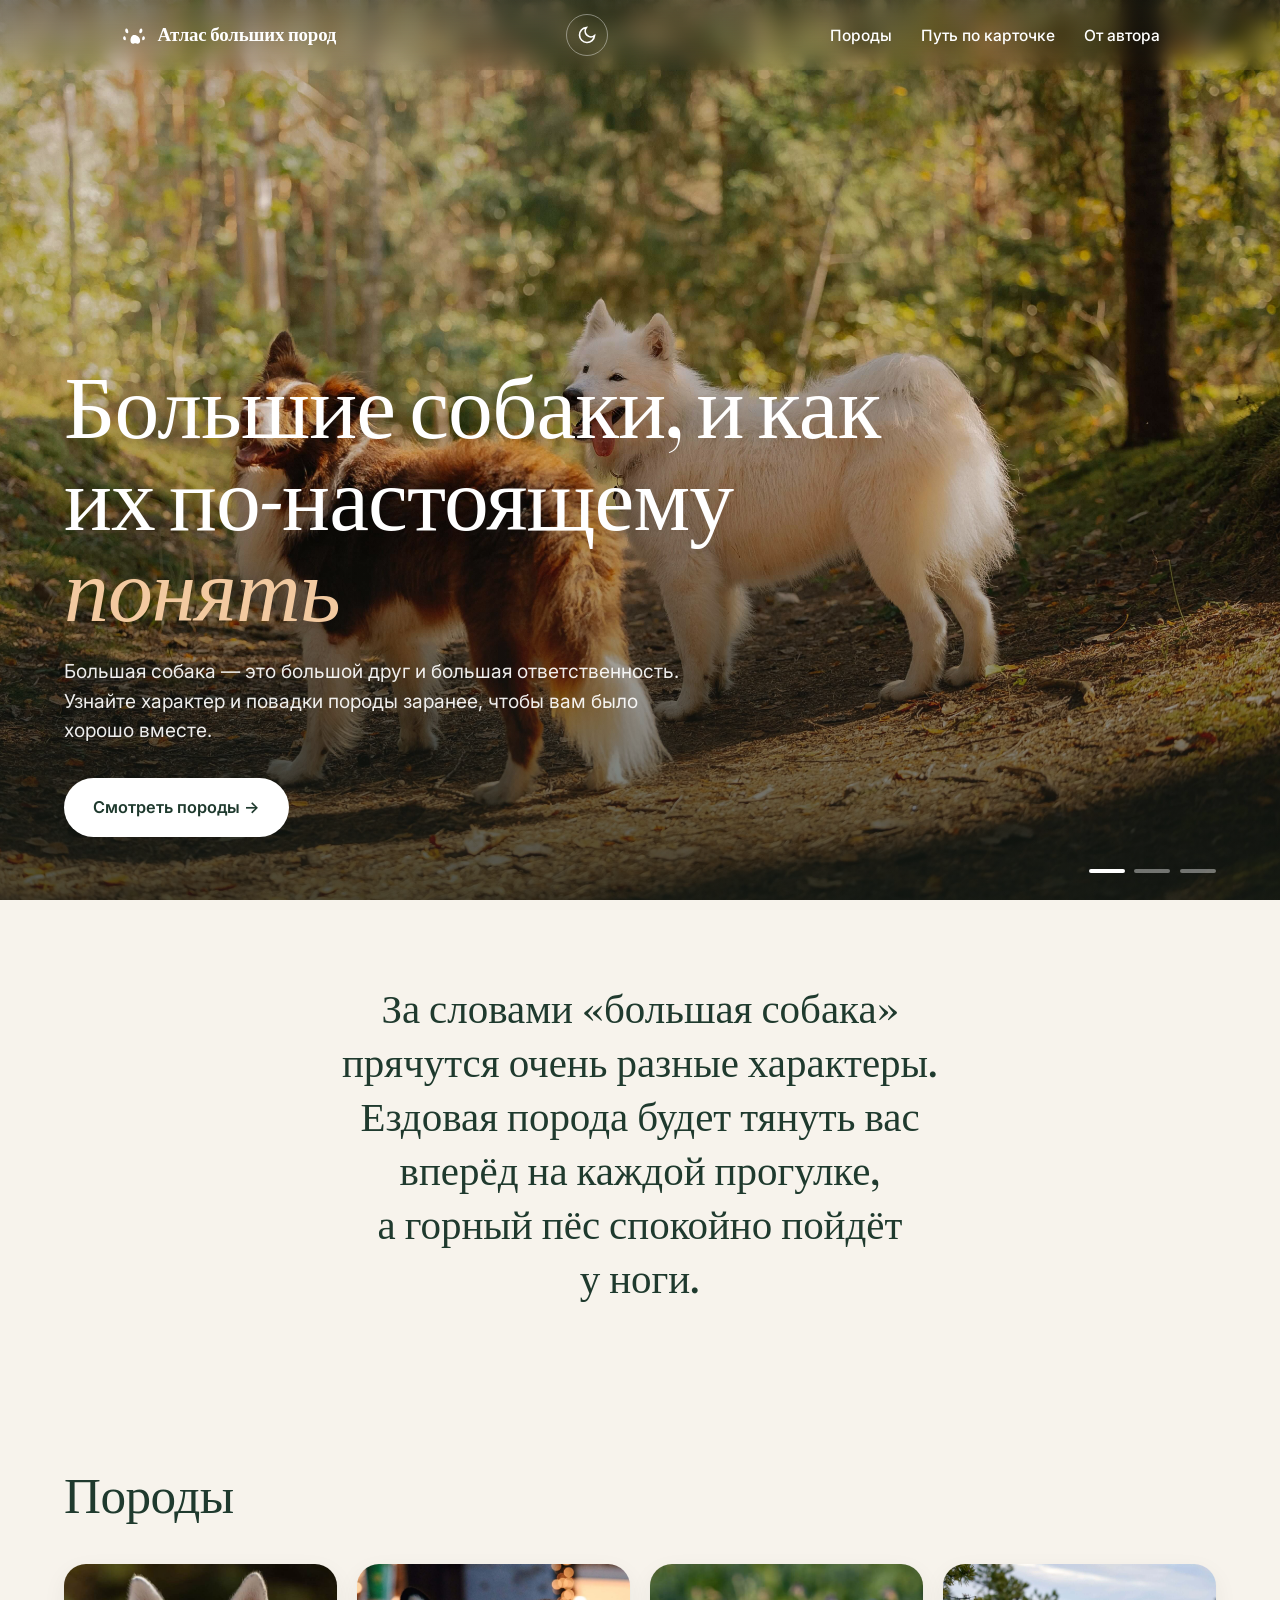
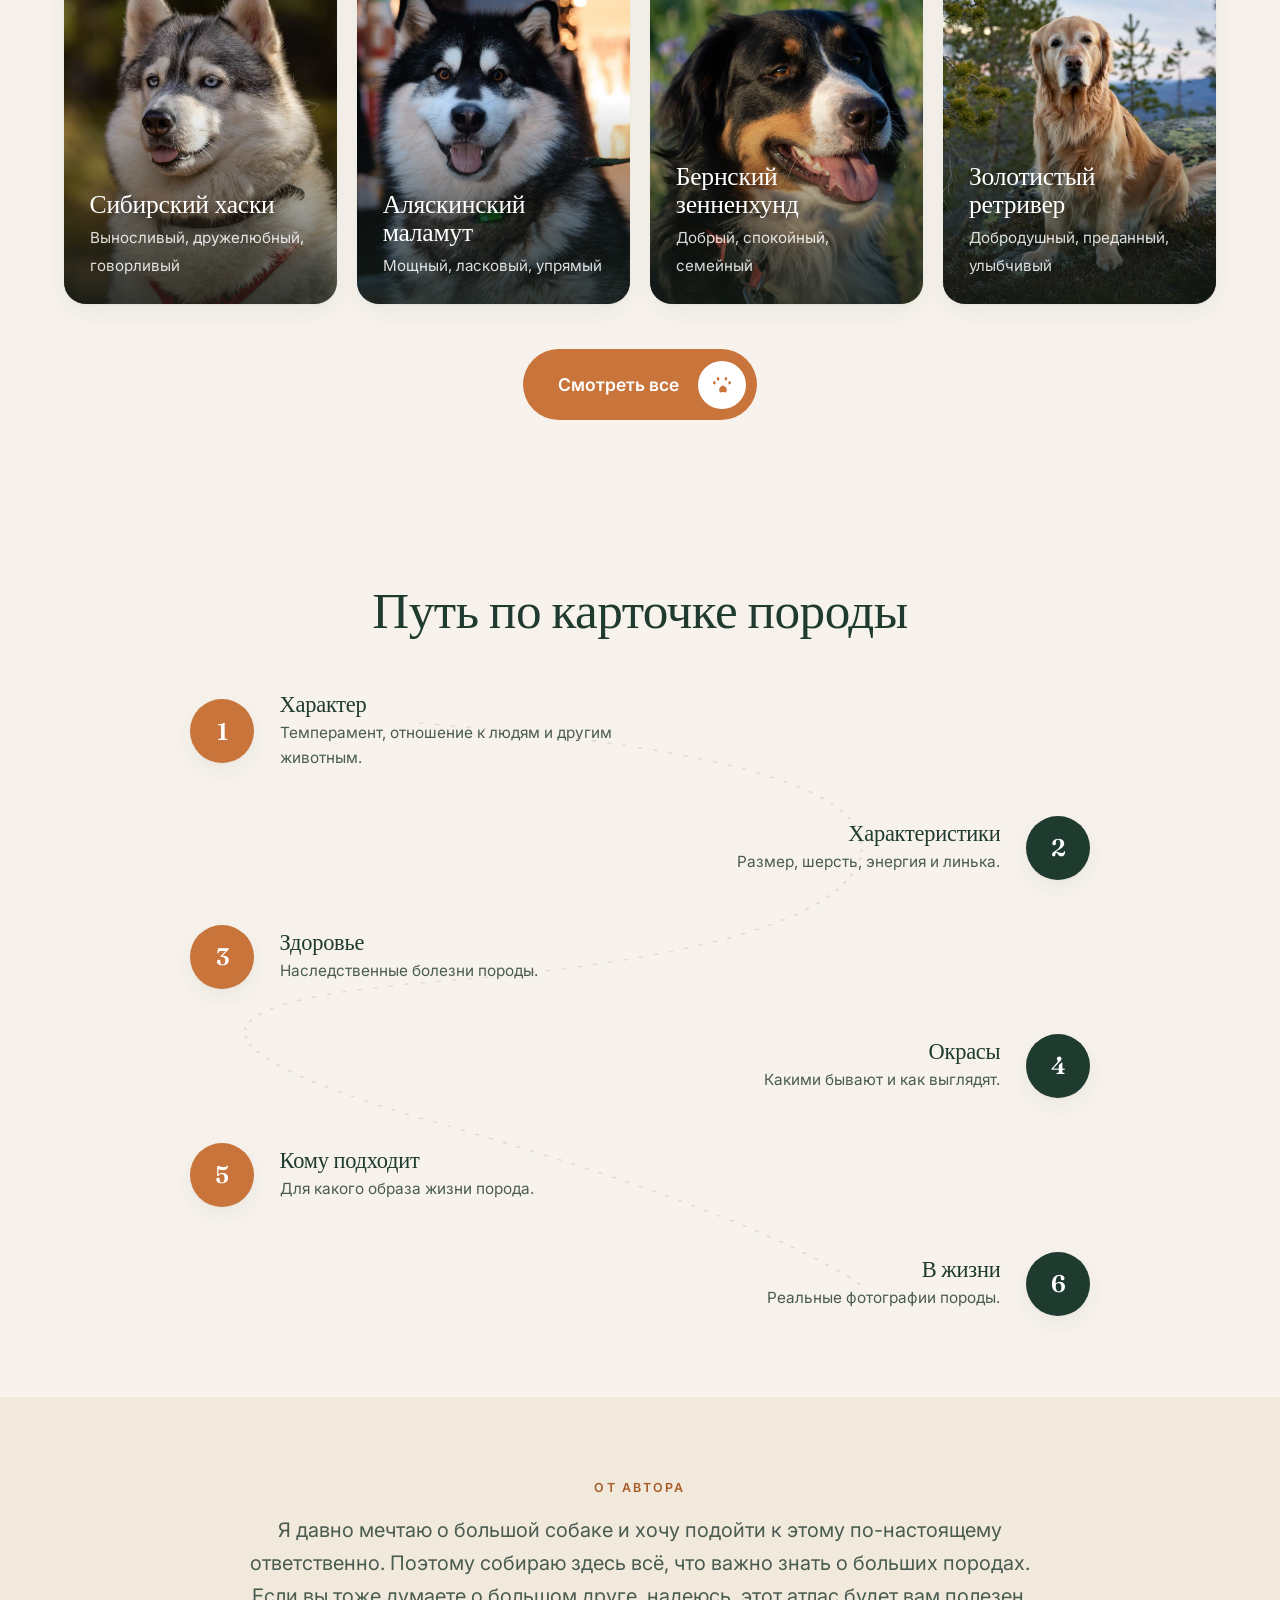
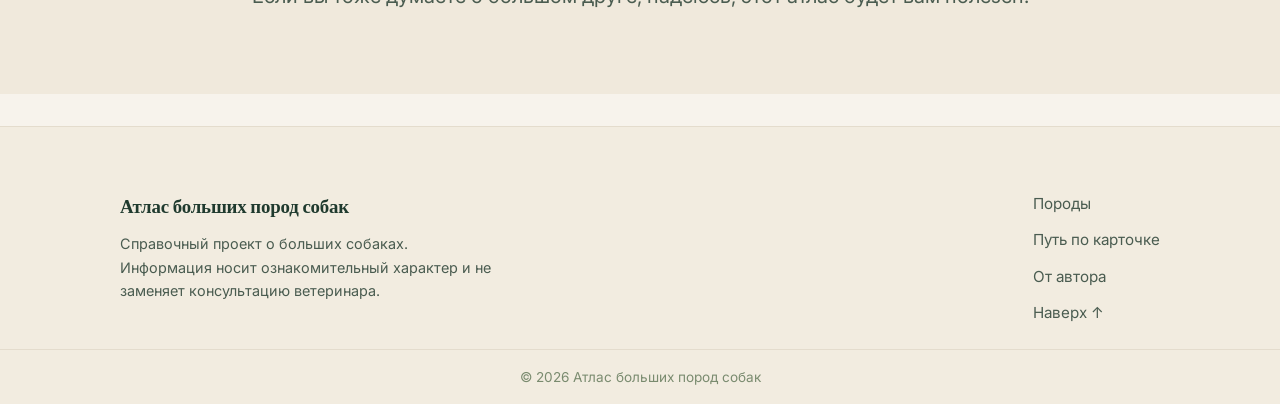
==== index.html @ 7dabba16 "добавила темную тему" ====
<!DOCTYPE html>
<html lang="ru">
<head>
<meta charset="UTF-8">
<meta name="viewport" content="width=device-width, initial-scale=1.0">
<link rel="icon" type="image/png" href="images/favicon.png">
<link rel="apple-touch-icon" href="images/apple-touch-icon.png">
<meta property="og:image" content="https://bigdogatlas.com/images/og-image.jpg">
<meta name="twitter:card" content="summary_large_image">
<title>Атлас больших пород собак</title>
<meta name="description" content="Атлас больших пород собак: характер, повадки, здоровье и окрасы. Подробные карточки хаски, маламута, бернского зенненхунда, голдена, овчарок, лабрадора и дога.">

<meta property="og:title" content="Атлас больших пород собак">
<meta property="og:description" content="Характер, повадки, здоровье и окрасы больших пород. Узнайте собаку до того, как она появится в доме.">
<meta property="og:type" content="website">

<script type="application/ld+json">
{
  "@context": "https://schema.org",
  "@type": "WebSite",
  "name": "Атлас больших пород собак",
  "description": "Справочник больших пород собак: характер, повадки, здоровье и окрасы",
  "inLanguage": "ru"
}
</script>

<link rel="preconnect" href="https://fonts.googleapis.com">
<link rel="preconnect" href="https://fonts.gstatic.com" crossorigin>
<link href="https://fonts.googleapis.com/css2?family=Fraunces:ital,opsz,wght@0,9..144,400;0,9..144,500;0,9..144,600;1,9..144,400&family=Inter:wght@400;500;600&display=swap" rel="stylesheet">
<link rel="stylesheet" href="styles.css">
<link rel="stylesheet" href="home.css">
<style>
/* Мобильное меню на главной при раскрытии: гарантируем читаемость.
   Фон уже задаёт styles.css (var(--bg)), но home.css красит текст белым
   для hero — перебиваем его тёмным, когда меню открыто. */
@media (max-width:768px){
  .home .site-header-overlay .nav-links.open{
    background:var(--bg);
  }
  .home .site-header-overlay .nav-links.open a,
  .home .site-header-overlay.is-stuck .nav-links.open a{
    color:var(--ink);
  }
  .home .site-header-overlay .nav-links.open a:hover{
    color:var(--accent);
  }
}
</style>
<script>
(function(){try{var t=localStorage.getItem('theme');if(t==='dark')document.documentElement.setAttribute('data-theme','dark');}catch(e){}})();
</script>
</head>
<body class="home">

<a class="skip-link" href="#main">К содержанию</a>

<header class="site-header site-header-overlay" id="top">
  <nav class="nav" aria-label="Основная навигация">
    <a class="brand" href="index.html">
      <span class="brand-mark" aria-hidden="true">
        <svg viewBox="0 0 32 32" width="28" height="28" fill="none">
          <path d="M9 14c-2.2 0-3.5-2-3-4 .4-1.6 2-2 3 0 .8 1.6.5 4 0 4zm14 0c-1 0-1.3-2.4-.5-4 1-2 2.6-1.6 3-0 .5 2-0.8 4-2.5 4zM6 22c-2 0-3-2-2.2-3.7.7-1.5 2.2-1 2.7.6.4 1.4.3 3.1-.5 3.1zm20 0c-.8 0-.9-1.7-.5-3.1.5-1.6 2-2.1 2.7-.6C29 20 28 22 26 22zM16 16c4 0 7 3 7 6.5 0 2.8-2.2 4-4 3.2-1.2-.5-2-.5-3 0-1.8.8-4-.4-4-3.2C12 19 13.5 16 16 16z" fill="currentColor"/>
        </svg>
      </span>
      <span class="brand-text">Атлас&nbsp;больших&nbsp;пород</span>
    </a>
    <button class="theme-toggle" aria-label="Переключить тему" title="Светлая / тёмная тема">
  <svg class="icon-sun" viewBox="0 0 24 24" width="20" height="20" fill="none" stroke="currentColor" stroke-width="2"><circle cx="12" cy="12" r="4"/><path d="M12 2v2M12 20v2M2 12h2M20 12h2M5 5l1.5 1.5M17.5 17.5L19 19M19 5l-1.5 1.5M6.5 17.5L5 19"/></svg>
  <svg class="icon-moon" viewBox="0 0 24 24" width="20" height="20" fill="none" stroke="currentColor" stroke-width="2"><path d="M21 12.8A9 9 0 1 1 11.2 3 7 7 0 0 0 21 12.8z"/></svg>
</button>
    <button class="nav-toggle" aria-expanded="false" aria-controls="nav-links" aria-label="Открыть меню">
      <span></span><span></span><span></span>
    </button>
    <ul class="nav-links" id="nav-links">
      <li><a href="breeds.html">Породы</a></li>
      <li><a href="#how">Путь по карточке</a></li>
      <li><a href="#about">От автора</a></li>
    </ul>
  </nav>
</header>

<main id="main">

  <!-- HERO: полноэкранная фото-карусель -->
  <section class="hero-full" aria-label="Большие породы собак">
    <div class="hero-slides">
      <div class="hero-slide active" style="background-image:url('images/hero-1.jpg')"></div>
      <div class="hero-slide" style="background-image:url('images/hero-2.jpg')"></div>
      <div class="hero-slide" style="background-image:url('images/hero-3.jpg')"></div>
    </div>
    <div class="hero-content">
      <h1>Большие собаки, и&nbsp;как их по-настоящему <em>понять</em></h1>
      <p class="hero-lead-full">Большая собака — это большой друг и большая ответственность. Узнайте характер и повадки породы заранее, чтобы вам было хорошо вместе.</p>
      <a class="hero-cta" href="#breeds">Смотреть породы →</a>
    </div>
    <div class="hero-dots" role="tablist" aria-label="Слайды">
      <button class="hero-dot active" aria-label="Слайд 1"></button>
      <button class="hero-dot" aria-label="Слайд 2"></button>
      <button class="hero-dot" aria-label="Слайд 3"></button>
    </div>
  </section>

  <!-- ВСТУПЛЕНИЕ -->
  <section class="home-section intro">
    <div class="home-narrow">
      <p data-reveal>За&nbsp;словами «большая собака» прячутся очень разные характеры. Ездовая порода будет тянуть вас вперёд на&nbsp;каждой прогулке, а&nbsp;горный пёс спокойно пойдёт у&nbsp;ноги.</p>
    </div>
  </section>

  <!-- ПОРОДЫ -->
  <section class="home-section home-breeds" id="breeds">
    <div class="home-narrow">
      <h2 class="home-h2" data-reveal>Породы</h2>
      <div class="breed-cards">
        <a class="breed-photo-card" href="husky.html" data-reveal>
          <img src="images/husky-hero.jpg" alt="Сибирский хаски">
          <span class="breed-card-body">
            <h3>Сибирский хаски</h3>
            <span>Выносливый, дружелюбный, говорливый</span>
          </span>
        </a>
        <a class="breed-photo-card" href="malamute.html" data-reveal>
          <img src="images/malamute-hero.jpg" alt="Аляскинский маламут">
          <span class="breed-card-body">
            <h3>Аляскинский маламут</h3>
            <span>Мощный, ласковый, упрямый</span>
          </span>
        </a>
        <a class="breed-photo-card" href="bernese.html" data-reveal>
          <img src="images/bernese-hero.jpg" alt="Бернский зенненхунд">
          <span class="breed-card-body">
            <h3>Бернский зенненхунд</h3>
            <span>Добрый, спокойный, семейный</span>
          </span>
        </a>
        <a class="breed-photo-card" href="golden.html" data-reveal>
          <img src="images/golden-hero.jpg" alt="Золотистый ретривер">
          <span class="breed-card-body">
            <h3>Золотистый ретривер</h3>
            <span>Добродушный, преданный, улыбчивый</span>
          </span>
        </a>
      </div>
      <div class="see-all-wrap" data-reveal>
        <a class="see-all" href="breeds.html">
          Смотреть все
          <span class="paw" aria-hidden="true">
            <svg viewBox="0 0 24 24"><path d="M5.5 11.5c-1.2 0-2-1.1-1.7-2.3.3-1 1.4-1.3 2-.2.5.9.4 2.5-.3 2.5zm13 0c-.7 0-.8-1.6-.3-2.5.6-1.1 1.7-.8 2 .2.3 1.2-.5 2.3-1.7 2.3zM8.5 8c-1.1 0-1.6-1.4-1.2-2.6.4-1.1 1.6-1 2.1.2.4 1.2.1 2.4-.9 2.4zm7 0c-1 0-1.3-1.2-.9-2.4.5-1.2 1.7-1.3 2.1-.2.4 1.2-.1 2.6-1.2 2.6zM12 12.5c2.5 0 4.5 1.9 4.5 4.2 0 1.8-1.4 2.6-2.6 2-.8-.3-1.3-.3-1.9 0-1.2.6-2.6-.2-2.6-2 0-2.3 2-4.2 4.6-4.2z"/></svg>
          </span>
        </a>
      </div>
    </div>
  </section>

  <!-- ЗМЕЙКА: путь по карточке -->
  <section class="home-section snake-section" id="how">
    <h2 class="home-h2" data-reveal>Путь по&nbsp;карточке породы</h2>
    <div class="snake">
      <svg class="snake-path" viewBox="0 0 900 1200" preserveAspectRatio="none" aria-hidden="true">
        <path d="M 230 60 Q 700 130 670 320 Q 640 500 230 560 Q -120 620 230 820 Q 560 1000 670 1140"
              fill="none" stroke="var(--line)" stroke-width="3" stroke-dasharray="2 14" stroke-linecap="round"/>
      </svg>
      <div class="snake-steps">
        <div class="snake-step" data-reveal><span class="snake-num">1</span><div class="snake-text"><h3>Характер</h3><p>Темперамент, отношение к людям и другим животным.</p></div></div>
        <div class="snake-step" data-reveal><span class="snake-num">2</span><div class="snake-text"><h3>Характеристики</h3><p>Размер, шерсть, энергия и линька.</p></div></div>
        <div class="snake-step" data-reveal><span class="snake-num">3</span><div class="snake-text"><h3>Здоровье</h3><p>Наследственные болезни породы.</p></div></div>
        <div class="snake-step" data-reveal><span class="snake-num">4</span><div class="snake-text"><h3>Окрасы</h3><p>Какими бывают и как выглядят.</p></div></div>
        <div class="snake-step" data-reveal><span class="snake-num">5</span><div class="snake-text"><h3>Кому подходит</h3><p>Для какого образа жизни порода.</p></div></div>
        <div class="snake-step" data-reveal><span class="snake-num">6</span><div class="snake-text"><h3>В жизни</h3><p>Реальные фотографии породы.</p></div></div>
      </div>
    </div>
  </section>

  <!-- ОТ АВТОРА -->
  <section class="home-section author-section" id="about">
    <div class="home-narrow">
      <span class="eyebrow" data-reveal>От автора</span>
      <p data-reveal>Я давно мечтаю о&nbsp;большой собаке и&nbsp;хочу подойти к&nbsp;этому по-настоящему ответственно. Поэтому собираю здесь всё, что важно знать о&nbsp;больших породах. Если вы тоже думаете о&nbsp;большом друге, надеюсь, этот атлас будет вам полезен.</p>
    </div>
  </section>

</main>

<footer class="site-footer">
  <div class="footer-inner">
    <div>
      <span class="brand-text">Атлас&nbsp;больших&nbsp;пород&nbsp;собак</span>
      <p class="footer-note">Справочный проект о больших собаках. Информация носит ознакомительный характер и не заменяет консультацию ветеринара.</p>
    </div>
    <nav aria-label="Подвал">
      <a href="breeds.html">Породы</a>
      <a href="#how">Путь по карточке</a>
      <a href="#about">От автора</a>
      <a href="#top">Наверх ↑</a>
    </nav>
  </div>
  <p class="footer-copy">© 2026 Атлас больших пород собак</p>
</footer>

<script src="script.js"></script>
<script>
/* Hero-карусель: автосмена + точки */
(function(){
  const slides = document.querySelectorAll('.hero-slide');
  const dots = document.querySelectorAll('.hero-dot');
  if(!slides.length) return;
  let i = 0, timer;
  function show(n){
    i = (n + slides.length) % slides.length;
    slides.forEach((s,idx)=>s.classList.toggle('active', idx===i));
    dots.forEach((d,idx)=>d.classList.toggle('active', idx===i));
  }
  function next(){ show(i+1); }
  function start(){ timer = setInterval(next, 5000); }
  function reset(){ clearInterval(timer); start(); }
  dots.forEach((d,idx)=>d.addEventListener('click',()=>{ show(idx); reset(); }));
  const reduce = window.matchMedia('(prefers-reduced-motion: reduce)').matches;
  if(!reduce) start();
})();

/* Липкая шапка: прозрачная на обложке, светлая при прокрутке */
(function(){
  const header = document.querySelector('.site-header-overlay');
  const hero = document.querySelector('.hero-full');
  if(!header || !hero) return;
  function onScroll(){
    // переключаем, когда прокрутили примерно на высоту обложки минус шапка
    const trigger = hero.offsetHeight - 90;
    if(window.scrollY > trigger) header.classList.add('is-stuck');
    else header.classList.remove('is-stuck');
  }
  window.addEventListener('scroll', onScroll, {passive:true});
  onScroll();
})();
</script>
<script>
(function(){
  var btn=document.querySelector('.theme-toggle');
  if(!btn)return;
  btn.addEventListener('click',function(){
    var isDark=document.documentElement.getAttribute('data-theme')==='dark';
    if(isDark){document.documentElement.removeAttribute('data-theme');try{localStorage.setItem('theme','light');}catch(e){}}
    else{document.documentElement.setAttribute('data-theme','dark');try{localStorage.setItem('theme','dark');}catch(e){}}
  });
})();
</script>
</body>
</html>
---- styles.css ----
/* =========================================================
   АТЛАС ПОРОД — стили
   Концепция: премиальный иллюстрированный полевой справочник
   Палитра: тёплый крем, чернильно-зелёный, терракота, мох
   ========================================================= */

:root{
  --bg:        #F7F3EC;   /* тёплый кремовый фон, не чисто белый */
  --bg-card:   #FFFDF8;   /* карточки чуть светлее фона */
  --ink:       #1F3A2E;   /* глубокий чернильно-зелёный текст */
  --ink-soft:  #4A5C50;   /* приглушённый текст */
  --accent:    #C8743A;   /* терракотово-янтарный акцент */
  --accent-dk: #A95C28;
  --moss:      #7A8B6F;   /* мягкий мох */
  --line:      #E4DCCD;   /* линии и рамки */
  --shadow:    0 1px 2px rgba(31,58,46,.04), 0 8px 24px rgba(31,58,46,.06);
  --shadow-lg: 0 2px 4px rgba(31,58,46,.05), 0 18px 50px rgba(31,58,46,.12);
  --radius:    18px;
  --maxw:      1120px;
  --ease:      cubic-bezier(.22,.61,.36,1);
}

/* =========================================================
   ТЁМНАЯ ТЕМА «в тон» — тёплая сумеречная палитра
   Активируется через [data-theme="dark"] на <html>
   ========================================================= */
[data-theme="dark"]{
  --bg:        #17140F;   /* тёплый тёмный фон, не чистый чёрный */
  --bg-card:   #221E18;   /* карточки чуть светлее фона */
  --ink:       #EAE3D6;   /* мягкий тёплый кремовый текст */
  --ink-soft:  #A39A8A;   /* приглушённый текст */
  --accent:    #DB8A50;   /* терракота, осветлённая для тёмного фона */
  --accent-dk: #C8743A;
  --moss:      #8B9B80;   /* мох, чуть светлее для читаемости */
  --line:      #332E26;   /* тёмные малозаметные линии */
  --shadow:    0 1px 2px rgba(0,0,0,.3), 0 8px 24px rgba(0,0,0,.35);
  --shadow-lg: 0 2px 4px rgba(0,0,0,.35), 0 18px 50px rgba(0,0,0,.5);
}
/* Плавный переход при переключении темы */
html{transition:background-color .4s var(--ease)}
body, .site-header, .breed-section, .catalog-card, .spec-item, .health-card{
  transition:background-color .4s var(--ease), color .4s var(--ease), border-color .4s var(--ease);
}


*{box-sizing:border-box;margin:0;padding:0}

html{scroll-behavior:smooth;-webkit-text-size-adjust:100%}

body{
  background:var(--bg);
  color:var(--ink);
  font-family:'Inter',system-ui,sans-serif;
  font-size:17px;
  line-height:1.65;
  -webkit-font-smoothing:antialiased;
  text-rendering:optimizeLegibility;
}

img{max-width:100%;display:block}

h1,h2,h3{font-family:'Fraunces',Georgia,serif;line-height:1.1;font-weight:500;letter-spacing:-.01em}

a{color:inherit;text-decoration:none}

/* ---- Доступность: фокус и skip-link ---- */
:focus-visible{outline:3px solid var(--accent);outline-offset:3px;border-radius:6px}

.skip-link{
  position:absolute;left:-999px;top:0;z-index:100;
  background:var(--ink);color:#fff;padding:.7rem 1.2rem;border-radius:0 0 10px 0;
}
.skip-link:focus{left:0}

/* ---- Контейнерные отступы ---- */
.hero,.breeds,.how,.about,.section-head{max-width:var(--maxw);margin-inline:auto;padding-inline:clamp(20px,5vw,40px)}

.eyebrow{
  font-size:.78rem;letter-spacing:.18em;text-transform:uppercase;
  color:var(--accent-dk);font-weight:600;margin-bottom:.9rem;
}

/* =========================================================
   ШАПКА
   ========================================================= */
.site-header{position:sticky;top:0;z-index:50;background:rgba(247,243,236,.82);backdrop-filter:blur(10px);border-bottom:1px solid var(--line)}
.nav{max-width:var(--maxw);margin-inline:auto;padding:14px clamp(20px,5vw,40px);display:flex;align-items:center;justify-content:space-between;gap:1rem}
.brand{display:flex;align-items:center;gap:.6rem;font-weight:600}
.brand-mark{color:var(--accent);display:grid;place-items:center}
.brand-text{font-family:'Fraunces',serif;font-size:1.18rem;font-weight:600;letter-spacing:-.01em}
.nav-links{display:flex;gap:1.8rem;list-style:none}
.nav-links a{font-size:.97rem;color:var(--ink-soft);font-weight:500;position:relative;padding:.2rem 0}
.nav-links a::after{content:"";position:absolute;left:0;bottom:-2px;width:0;height:2px;background:var(--accent);transition:width .25s var(--ease)}
.nav-links a:hover{color:var(--ink)}
.nav-links a:hover::after{width:100%}

.nav-toggle{display:none;flex-direction:column;gap:5px;background:none;border:0;cursor:pointer;padding:8px}
.nav-toggle span{width:24px;height:2px;background:var(--ink);border-radius:2px;transition:.3s var(--ease)}
.nav-toggle[aria-expanded="true"] span:nth-child(1){transform:translateY(7px) rotate(45deg)}
.nav-toggle[aria-expanded="true"] span:nth-child(2){opacity:0}
.nav-toggle[aria-expanded="true"] span:nth-child(3){transform:translateY(-7px) rotate(-45deg)}

/* =========================================================
   HERO
   ========================================================= */
.hero{display:grid;grid-template-columns:1.15fr .85fr;gap:clamp(2rem,5vw,4rem);align-items:center;padding-block:clamp(3rem,8vw,6rem)}
.hero-title{font-size:clamp(2.4rem,6vw,4.1rem);margin-bottom:1.3rem}
.hero-title em{font-style:italic;color:var(--accent)}
.hero-lead{font-size:1.12rem;color:var(--ink-soft);max-width:46ch;margin-bottom:2rem}
.hero-actions{display:flex;flex-wrap:wrap;gap:.9rem;margin-bottom:2.6rem}

.btn{display:inline-flex;align-items:center;gap:.5rem;padding:.85rem 1.5rem;border-radius:999px;font-weight:600;font-size:.98rem;transition:transform .2s var(--ease),box-shadow .2s var(--ease),background .2s var(--ease);border:1.5px solid transparent}
.btn-primary{background:var(--accent);color:#fff;box-shadow:var(--shadow)}
.btn-primary:hover{background:var(--accent-dk);transform:translateY(-2px);box-shadow:var(--shadow-lg)}
.btn-ghost{border-color:var(--line);color:var(--ink)}
.btn-ghost:hover{border-color:var(--ink);transform:translateY(-2px)}

.hero-stats{display:flex;gap:2.4rem;flex-wrap:wrap}
.hero-stats dt{font-size:.8rem;color:var(--ink-soft);letter-spacing:.04em;margin-bottom:.2rem}
.hero-stats dd{font-family:'Fraunces',serif;font-size:2rem;font-weight:600;display:flex;align-items:baseline;gap:.4rem}
.hero-stats dd span{font-family:'Inter',sans-serif;font-size:.72rem;color:var(--moss);font-weight:500}

.hero-figure{display:grid;place-items:center}
.hero-card{position:relative;width:100%;max-width:380px;aspect-ratio:4/5;background:var(--bg-card);border:1px solid var(--line);border-radius:24px;box-shadow:var(--shadow-lg);display:grid;place-items:center;overflow:hidden}
.hero-card::before{content:"";position:absolute;inset:0;background:radial-gradient(120% 80% at 70% 10%,rgba(200,116,58,.10),transparent 60%)}
.hero-card-label{position:absolute;bottom:18px;left:20px;font-size:.8rem;color:var(--ink-soft);letter-spacing:.04em;background:var(--bg);padding:.35rem .7rem;border-radius:999px;border:1px solid var(--line)}

/* =========================================================
   ИЛЛЮСТРАЦИИ СОБАК (чистый CSS, без внешних картинок)
   Переменная --coat задаёт окрас — переключается скриптом
   ========================================================= */
.dog-silhouette,.breed-art,.dog-husky,.dog-malamute,.dog-bernese{--coat:#6b6b6b;--coat2:#cfcfcf}
[class*="dog-"]{
  position:relative;width:min(70%,240px);aspect-ratio:1;
}
/* Голова + морда через слои градиентов и форм */
[class*="dog-"]::before{
  content:"";position:absolute;inset:12% 18%;border-radius:48% 48% 46% 46%/55% 55% 45% 45%;
  background:
    radial-gradient(circle at 50% 78%, var(--coat2) 0 18%, transparent 19%),
    linear-gradient(160deg,var(--coat),color-mix(in srgb,var(--coat) 70%, #000) 100%);
  box-shadow:inset 0 -10px 24px rgba(0,0,0,.18);
}
/* Уши */
[class*="dog-"]::after{
  content:"";position:absolute;top:4%;left:50%;width:78%;height:34%;transform:translateX(-50%);
  background:
    radial-gradient(60% 100% at 12% 100%, var(--coat) 0 60%, transparent 61%),
    radial-gradient(60% 100% at 88% 100%, var(--coat) 0 60%, transparent 61%);
}
.dog-husky{--coat:#3a3a3a;--coat2:#f4f4f4}
.dog-malamute{--coat:#4a4036;--coat2:#efe7d8}
.dog-bernese{--coat:#241c16;--coat2:#e8e2d6}
.breed-art{width:88px;height:88px;flex:0 0 auto}

/* =========================================================
   ОБЩИЙ ЗАГОЛОВОК СЕКЦИИ
   ========================================================= */
.section-head{text-align:center;padding-block:clamp(2.5rem,6vw,4rem) 1.5rem}
.section-head h2{font-size:clamp(2rem,4.5vw,2.9rem);margin-bottom:.7rem}
.section-note{color:var(--ink-soft);max-width:54ch;margin-inline:auto}

/* =========================================================
   КАТАЛОГ ПОРОД
   ========================================================= */
.breeds{padding-bottom:clamp(3rem,7vw,5rem)}
.breed-grid{list-style:none;display:grid;grid-template-columns:repeat(auto-fit,minmax(280px,1fr));gap:1.4rem}
.breed-card{
  position:relative;display:grid;grid-template-rows:auto auto 1fr auto;gap:1rem;
  background:var(--bg-card);border:1px solid var(--line);border-radius:var(--radius);
  padding:1.6rem 1.6rem 1.4rem;box-shadow:var(--shadow);
  transition:transform .28s var(--ease),box-shadow .28s var(--ease),border-color .28s var(--ease);
  height:100%;
}
.breed-card:hover{transform:translateY(-5px);box-shadow:var(--shadow-lg);border-color:#d8cdb8}
.breed-num{font-family:'Fraunces',serif;font-size:.9rem;color:var(--moss);letter-spacing:.1em}
.breed-card .breed-art{margin:.3rem auto .2rem}
.breed-name{font-family:'Fraunces',serif;font-size:1.5rem;font-weight:600;display:block;margin-bottom:.35rem}
.breed-tag{display:block;color:var(--accent-dk);font-size:.9rem;font-weight:500;margin-bottom:.5rem}
.breed-meta{display:block;color:var(--ink-soft);font-size:.86rem}
.breed-go{font-weight:600;font-size:.92rem;color:var(--ink);display:inline-flex;gap:.3rem;transition:gap .2s var(--ease)}
.breed-card:hover .breed-go{gap:.7rem;color:var(--accent)}

/* =========================================================
   КАК ЧИТАТЬ КАРТОЧКУ
   ========================================================= */
.how{background:linear-gradient(180deg,transparent,rgba(122,139,111,.06));padding-bottom:clamp(3rem,7vw,5rem);max-width:none}
.how>.section-head,.how>.how-list{max-width:var(--maxw);margin-inline:auto;padding-inline:clamp(20px,5vw,40px)}
.how-list{list-style:none;display:grid;grid-template-columns:repeat(auto-fit,minmax(280px,1fr));gap:1.2rem 2.4rem}
.how-list li{display:flex;gap:1.1rem;align-items:flex-start;padding-block:.6rem;border-top:1px solid var(--line)}
.how-n{font-family:'Fraunces',serif;font-size:1.4rem;color:var(--accent);font-weight:600;flex:0 0 auto;width:2ch}
.how-list h3{font-size:1.2rem;margin-bottom:.25rem}
.how-list p{color:var(--ink-soft);font-size:.95rem}

/* =========================================================
   О ПРОЕКТЕ
   ========================================================= */
.about{padding-block:clamp(3.5rem,8vw,6rem)}
.about-inner{max-width:62ch;margin-inline:auto;text-align:center}
.about-inner h2{font-size:clamp(2rem,4.5vw,2.8rem);margin-bottom:1.3rem}
.about-inner p{color:var(--ink-soft);margin-bottom:1.1rem;font-size:1.05rem}
.about-note{font-size:.95rem;background:var(--bg-card);border:1px solid var(--line);border-radius:14px;padding:1rem 1.3rem}

/* =========================================================
   ПОДВАЛ
   ========================================================= */
.site-footer{border-top:1px solid var(--line);margin-top:2rem;background:#F2ECE0}
.footer-inner{max-width:var(--maxw);margin-inline:auto;padding:clamp(2.5rem,6vw,4rem) clamp(20px,5vw,40px) 1.5rem;display:flex;flex-wrap:wrap;gap:2rem;justify-content:space-between}
.footer-note{color:var(--ink-soft);font-size:.9rem;max-width:42ch;margin-top:.6rem}
.site-footer nav{display:flex;flex-direction:column;gap:.7rem}
.site-footer nav a{color:var(--ink-soft);font-size:.95rem}
.site-footer nav a:hover{color:var(--accent)}
.footer-copy{text-align:center;color:var(--moss);font-size:.85rem;padding:1rem;border-top:1px solid var(--line)}

/* =========================================================
   АДАПТИВ
   ========================================================= */
@media (max-width:860px){
  .hero{grid-template-columns:1fr;text-align:left}
  .hero-figure{order:-1}
  .hero-card{max-width:300px}
  .nav-toggle{display:flex}
  .nav-links{
    position:absolute;top:100%;left:0;right:0;flex-direction:column;gap:0;
    background:var(--bg);border-bottom:1px solid var(--line);
    max-height:0;overflow:hidden;transition:max-height .35s var(--ease);
  }
  .nav-links.open{max-height:320px}
  .nav-links li{border-top:1px solid var(--line)}
  .nav-links a{display:block;padding:1rem clamp(20px,5vw,40px)}
  .nav-links a::after{display:none}
}

@media (max-width:480px){
  body{font-size:16px}
  .hero-stats{gap:1.5rem}
  .hero-stats dd{font-size:1.6rem}
}

/* ---- Уважение к настройке «уменьшить движение» ---- */
@media (prefers-reduced-motion:reduce){
  *{animation:none!important;transition:none!important;scroll-behavior:auto!important}
}

/* =========================================================
   СТРАНИЦА ПОРОДЫ
   ========================================================= */
.breed-page{max-width:var(--maxw);margin-inline:auto;padding-inline:clamp(20px,5vw,40px)}

.crumbs{display:flex;gap:.5rem;align-items:center;font-size:.88rem;color:var(--ink-soft);padding-block:1.6rem .4rem}
.crumbs a:hover{color:var(--accent)}
.crumbs span{color:var(--moss)}

/* Заголовок породы */
.breed-hero{display:grid;grid-template-columns:1fr 1fr;gap:clamp(1.5rem,4vw,3.5rem);align-items:center;padding-block:1.5rem clamp(2.5rem,6vw,4rem)}
.breed-hero-text .breed-index{font-family:'Fraunces',serif;color:var(--moss);letter-spacing:.1em;margin-bottom:.6rem}
.breed-hero-text h1{font-size:clamp(2.3rem,5.5vw,3.6rem);margin-bottom:1rem}
.breed-hero-text .lead{font-size:1.12rem;color:var(--ink-soft);max-width:48ch}
.breed-portrait{background:var(--bg-card);border:1px solid var(--line);border-radius:24px;box-shadow:var(--shadow-lg);aspect-ratio:1;display:grid;place-items:center;position:relative;overflow:hidden}
.breed-portrait img{width:100%;height:100%;object-fit:cover;border-radius:24px;display:block}
.breed-portrait::before{content:"";position:absolute;inset:0;background:radial-gradient(120% 90% at 30% 10%,rgba(122,139,111,.12),transparent 60%)}

/* Быстрые факты */
.facts{display:grid;grid-template-columns:repeat(auto-fit,minmax(140px,1fr));gap:1px;background:var(--line);border:1px solid var(--line);border-radius:var(--radius);overflow:hidden;margin-bottom:clamp(2.5rem,6vw,4rem)}
.facts div{background:var(--bg-card);padding:1.1rem 1.2rem}
.facts dt{font-size:.78rem;letter-spacing:.04em;color:var(--ink-soft);margin-bottom:.3rem;text-transform:uppercase}
.facts dd{font-family:'Fraunces',serif;font-size:1.25rem;font-weight:600}

/* Разделы контента */
.breed-section{padding-block:clamp(2rem,5vw,3rem);border-top:1px solid var(--line)}
/* Анимация появления — только если JS пометил <html> классом js-reveal.
   Без JS контент виден сразу (прогрессивное улучшение). */
.js-reveal .breed-section[data-reveal]{opacity:0;transform:translateY(18px);transition:opacity .6s var(--ease),transform .6s var(--ease)}
.js-reveal .breed-section[data-reveal].is-visible{opacity:1;transform:none}
.breed-section .sec-eyebrow{font-family:'Fraunces',serif;color:var(--accent);font-size:1rem;margin-bottom:.4rem}
.breed-section h2{font-size:clamp(1.7rem,3.6vw,2.3rem);margin-bottom:1.1rem}
.breed-section p{color:var(--ink-soft);max-width:64ch;margin-bottom:1rem}
.breed-section ul{color:var(--ink-soft);max-width:64ch;padding-left:1.2rem;margin-bottom:1rem}
.breed-section li{margin-bottom:.5rem}
.breed-section li::marker{color:var(--accent)}

/* Health-карточки */
.health-grid{display:grid;grid-template-columns:repeat(auto-fit,minmax(220px,1fr));gap:1rem;max-width:none}
.health-card{background:var(--bg-card);border:1px solid var(--line);border-radius:14px;padding:1.2rem 1.3rem}
.health-card h3{font-size:1.1rem;margin-bottom:.4rem}
.health-card p{font-size:.92rem;margin-bottom:0}

/* ---- Переключатель окрасов (сигнатурный элемент) ---- */
.coat-block{display:grid;grid-template-columns:1fr 1fr;gap:clamp(1.5rem,4vw,3rem);align-items:center}
.coat-preview{background:var(--bg-card);border:1px solid var(--line);border-radius:20px;aspect-ratio:1;display:grid;place-items:center;box-shadow:var(--shadow);position:relative;overflow:hidden}
.coat-preview #coat-photo{width:100%;height:100%;object-fit:cover;border-radius:20px;display:block}
.coat-preview #coat-name{position:absolute;left:0;right:0;bottom:0;text-align:center;padding:.7rem;background:linear-gradient(transparent,rgba(31,58,46,.72));color:#fff;font-family:'Fraunces',serif;font-size:1.05rem}
.coat-preview [class*="dog-"]{transition:none}
.coat-preview [class*="dog-"]::before{transition:background .4s var(--ease)}
#coat-name{position:absolute;bottom:16px;left:0;right:0;text-align:center;font-family:'Fraunces',serif;font-size:1.1rem;color:var(--ink)}
.swatches{display:flex;flex-wrap:wrap;gap:.8rem;margin-top:.4rem}
.swatch{display:flex;flex-direction:column;align-items:center;gap:.45rem;background:none;border:0;cursor:pointer;padding:.3rem;border-radius:12px;transition:transform .2s var(--ease)}
.swatch:hover{transform:translateY(-3px)}
.swatch-chip{width:46px;height:46px;border-radius:50%;border:2px solid var(--line);box-shadow:inset 0 -6px 12px rgba(0,0,0,.18);transition:border-color .2s var(--ease),box-shadow .2s var(--ease)}
.swatch[aria-pressed="true"] .swatch-chip{border-color:var(--accent);box-shadow:inset 0 -6px 12px rgba(0,0,0,.18),0 0 0 3px rgba(200,116,58,.25)}
.swatch-label{font-size:.8rem;color:var(--ink-soft)}
.swatch[aria-pressed="true"] .swatch-label{color:var(--ink);font-weight:600}

/* ---- Галерея фото (плейсхолдеры под реальные снимки) ---- */
.gallery{display:grid;grid-template-columns:repeat(auto-fit,minmax(200px,1fr));gap:1rem}
.gallery figure{margin:0;border-radius:16px;overflow:hidden;border:1px solid var(--line);background:var(--bg-card)}
.photo-ph{aspect-ratio:4/3;display:grid;place-items:center;text-align:center;padding:1rem;
  background:repeating-linear-gradient(135deg,#F1EADB,#F1EADB 12px,#ECE3D2 12px,#ECE3D2 24px);
  color:var(--moss);font-size:.85rem;position:relative}
.photo-ph span{background:var(--bg);padding:.4rem .8rem;border-radius:999px;border:1px solid var(--line)}
.gallery figcaption{padding:.7rem .9rem;font-size:.85rem;color:var(--ink-soft)}
.gallery figure img{display:block;width:100%;height:auto;object-fit:cover}

/* Вертикальная галерея: фото друг под другом, крупные */
.gallery-vertical{display:flex;flex-direction:column;gap:1.6rem;max-width:680px}
.gallery-vertical figure{border-radius:18px}
.gallery-vertical figure img{max-height:460px}
.gallery-vertical figcaption{padding:.9rem 1.1rem;font-size:.95rem}

/* Навигация между породами */
.breed-nav{display:flex;justify-content:space-between;gap:1rem;flex-wrap:wrap;padding-block:clamp(2.5rem,6vw,4rem)}
.breed-nav a{background:var(--bg-card);border:1px solid var(--line);border-radius:14px;padding:1rem 1.4rem;font-weight:600;transition:transform .2s var(--ease),border-color .2s var(--ease)}
.breed-nav a:hover{transform:translateY(-3px);border-color:var(--accent);color:var(--accent)}
.breed-nav small{display:block;font-weight:500;color:var(--moss);font-size:.78rem;margin-bottom:.2rem}

@media (max-width:760px){
  .breed-hero,.coat-block{grid-template-columns:1fr}
  .breed-portrait{max-width:340px;margin-inline:auto}
  .coat-preview{max-width:340px;margin-inline:auto}
}

/* =========================================================
   ЦЕНТРИРОВАННАЯ СТРАНИЦА ПОРОДЫ (класс .breed-centered)
   ========================================================= */
.breed-centered .breed-section{text-align:center}
.breed-centered .breed-section p{margin-inline:auto}
.breed-centered .breed-section .sec-eyebrow{text-align:center}

/* Характеристики — блоки без маркеров, по центру */
.spec-list{display:flex;flex-direction:column;gap:1.4rem;max-width:64ch;margin-inline:auto}
.spec-item h3{font-size:1.2rem;margin-bottom:.3rem;color:var(--ink)}
.spec-item p{color:var(--ink-soft)}

/* Здоровье — карточки по центру */
.breed-centered .health-grid{justify-content:center}
.breed-centered .health-card{text-align:center}

/* Окрасы — блок по центру, кнопки по центру */
.breed-centered .coat-block{justify-items:center}
.breed-centered .swatches{justify-content:center}

/* Галерея — по центру */
.breed-centered .gallery-vertical{margin-inline:auto}
.breed-centered .gallery-vertical figcaption{text-align:center}

/* Заголовок-портрет (hero) центрируем текст */
.breed-centered .breed-hero-text{text-align:center}
.breed-centered .breed-hero-text .lead{margin-inline:auto}

/* =========================================================
   КАРУСЕЛЬ ОКРАСОВ (страница берна)
   ========================================================= */
.coat-carousel{position:relative;background:var(--bg-card);border:1px solid var(--line);border-radius:20px;aspect-ratio:1;overflow:hidden;box-shadow:var(--shadow);display:grid;place-items:center}
.coat-carousel img{width:100%;height:100%;object-fit:cover;border-radius:20px;display:block}
.carousel-arrow{position:absolute;top:50%;transform:translateY(-50%);z-index:2;width:44px;height:44px;border-radius:50%;border:none;cursor:pointer;background:rgba(255,253,248,.9);color:var(--ink);font-size:1.6rem;line-height:1;display:grid;place-items:center;box-shadow:var(--shadow);transition:background .2s var(--ease),transform .2s var(--ease)}
.carousel-arrow:hover{background:#fff;transform:translateY(-50%) scale(1.08)}
.carousel-prev{left:12px}
.carousel-next{right:12px}
.carousel-dots{position:absolute;bottom:14px;left:0;right:0;display:flex;justify-content:center;gap:.5rem;z-index:2}
.carousel-dot{width:9px;height:9px;border-radius:50%;background:rgba(255,255,255,.55);box-shadow:0 0 0 1px rgba(31,58,46,.2);transition:background .2s var(--ease)}
.carousel-dot.active{background:var(--accent)}

/* Статичный «свотч» окраса берна (не кнопка) */
.swatch-static{cursor:default}
.swatch-static .swatch-chip{border-color:var(--accent);box-shadow:inset 0 -6px 12px rgba(0,0,0,.18),0 0 0 3px rgba(200,116,58,.25)}

/* =========================================================
   КНОПКА ПЕРЕКЛЮЧЕНИЯ ТЕМЫ (солнце / луна)
   ========================================================= */
.theme-toggle{
  display:grid;place-items:center;
  width:42px;height:42px;border-radius:50%;
  background:transparent;border:1px solid var(--line);
  color:var(--ink);cursor:pointer;
  transition:background .2s var(--ease),border-color .2s var(--ease),color .2s var(--ease);
  margin-left:.5rem;
}
.theme-toggle:hover{border-color:var(--accent);color:var(--accent)}
.theme-toggle svg{display:block}
/* По умолчанию (светлая тема) показываем луну (предложение уйти в тёмную) */
.theme-toggle .icon-moon{display:block}
.theme-toggle .icon-sun{display:none}
/* В тёмной теме показываем солнце (предложение вернуться в светлую) */
[data-theme="dark"] .theme-toggle .icon-moon{display:none}
[data-theme="dark"] .theme-toggle .icon-sun{display:block}
/* На главной кнопка в прозрачной шапке поверх фото — белая */
.home .site-header-overlay .theme-toggle{color:#fff;border-color:rgba(255,255,255,.4)}
.home .site-header-overlay .theme-toggle:hover{color:var(--accent);border-color:var(--accent)}
---- home.css ----
/* =========================================================
   АТЛАС БОЛЬШИХ ПОРОД СОБАК — главная страница
   Широкая раскладка, полноэкранный hero, секция-змейка
   Использует переменные из styles.css
   ========================================================= */

/* Широкие отступы по краям, как на премиальных сайтах */
:root{ --edge: clamp(20px, 5vw, 72px); }

.home main{overflow-x:hidden}

/* =========================================================
   HERO — полноэкранная фото-карусель
   ========================================================= */
.hero-full{
  position:relative;
  height:100svh;
  min-height:560px;
  width:100%;
  overflow:hidden;
  display:flex;
  align-items:flex-end;
}
.hero-slides{position:absolute;inset:0;z-index:0}
.hero-slide{
  position:absolute;inset:0;
  opacity:0;
  transition:opacity 1.1s var(--ease);
  background-size:cover;
  background-position:center;
}
.hero-slide.active{opacity:1}
/* затемнение снизу для читаемости текста */
.hero-full::after{
  content:"";position:absolute;inset:0;z-index:1;
  background:linear-gradient(180deg, rgba(20,28,22,.10) 0%, rgba(20,28,22,.06) 45%, rgba(20,28,22,.72) 100%);
}
.hero-content{
  position:relative;z-index:2;
  width:100%;
  padding:0 var(--edge) clamp(3rem,7vh,6rem);
  color:#fff;
}
.hero-content h1{
  font-family:'Fraunces',serif;
  color:#fff;
  font-size:clamp(2.6rem,7vw,6rem);
  line-height:1.02;
  font-weight:500;
  max-width:16ch;
  margin-bottom:1.4rem;
  text-shadow:0 2px 30px rgba(0,0,0,.25);
}
.hero-content h1 em{font-style:italic;color:#F2C9A0}
.hero-lead-full{
  font-size:clamp(1rem,1.5vw,1.3rem);
  line-height:1.55;
  max-width:52ch;
  color:rgba(255,255,255,.92);
  margin-bottom:2rem;
}
.hero-cta{
  display:inline-flex;align-items:center;gap:.6rem;
  background:#fff;color:var(--ink);
  padding:1rem 1.8rem;border-radius:999px;
  font-weight:600;font-size:1.02rem;
  transition:transform .2s var(--ease),box-shadow .2s var(--ease);
}
.hero-cta:hover{transform:translateY(-3px);box-shadow:0 14px 40px rgba(0,0,0,.3)}

/* стрелки-индикаторы карусели */
.hero-dots{
  position:absolute;z-index:3;
  bottom:clamp(1.4rem,3vh,2.4rem);right:var(--edge);
  display:flex;gap:.6rem;
}
.hero-dot{width:36px;height:4px;border-radius:2px;background:rgba(255,255,255,.4);border:none;cursor:pointer;padding:0;transition:background .3s var(--ease)}
.hero-dot.active{background:#fff}

/* =========================================================
   ОБЩИЕ ШИРОКИЕ СЕКЦИИ
   ========================================================= */
.home-section{padding:clamp(4rem,9vh,8rem) var(--edge)}
.home-narrow{max-width:1320px;margin-inline:auto}

/* Вступление */
.intro{text-align:center}
.intro p{
  font-family:'Fraunces',serif;
  font-size:clamp(1.5rem,3.2vw,2.6rem);
  line-height:1.32;
  font-weight:400;
  color:var(--ink);
  max-width:24ch;
  margin-inline:auto;
}

/* =========================================================
   ПОРОДЫ — широкие карточки с фото
   ========================================================= */
.home-breeds .home-h2{
  font-family:'Fraunces',serif;
  font-size:clamp(2rem,4vw,3.2rem);
  margin-bottom:2.5rem;
}
.breed-cards{
  display:grid;
  grid-template-columns:repeat(4,1fr);
  gap:clamp(1rem,1.6vw,1.4rem);
}
.breed-photo-card{
  position:relative;
  border-radius:22px;
  overflow:hidden;
  aspect-ratio:4/5;
  box-shadow:var(--shadow);
  transition:transform .35s var(--ease),box-shadow .35s var(--ease);
}
.breed-photo-card img{
  position:absolute;inset:0;width:100%;height:100%;object-fit:cover;
  transition:transform .6s var(--ease);
}
.breed-photo-card::after{
  content:"";position:absolute;inset:0;
  background:linear-gradient(180deg,rgba(20,28,22,0) 40%,rgba(20,28,22,.78) 100%);
}
.breed-photo-card:hover{transform:translateY(-6px);box-shadow:var(--shadow-lg)}
.breed-photo-card:hover img{transform:scale(1.05)}
.breed-card-body{
  position:absolute;z-index:2;left:0;right:0;bottom:0;
  padding:1.6rem;color:#fff;
}
.breed-card-body h3{
  font-family:'Fraunces',serif;color:#fff;
  font-size:clamp(1.4rem,2vw,1.8rem);margin-bottom:.3rem;
}
.breed-card-body span{font-size:.95rem;color:rgba(255,255,255,.85)}

/* Кнопка "Смотреть все" с лапкой */
.see-all-wrap{display:flex;justify-content:center;margin-top:clamp(2.5rem,5vh,4rem)}
.see-all{
  display:inline-flex;align-items:center;gap:1.2rem;
  background:var(--accent);color:#fff;
  padding:.7rem .7rem .7rem 2.2rem;
  border-radius:999px;font-weight:600;font-size:1.1rem;
  transition:background .2s var(--ease),transform .2s var(--ease);
}
.see-all:hover{background:var(--accent-dk);transform:translateY(-2px)}
.see-all .paw{
  width:48px;height:48px;border-radius:50%;background:#fff;
  display:grid;place-items:center;flex:0 0 auto;
}
.see-all .paw svg{width:26px;height:26px;fill:var(--accent)}

/* =========================================================
   ЗМЕЙКА — путь по карточке породы
   ========================================================= */
.snake-section .home-h2{
  font-family:'Fraunces',serif;
  font-size:clamp(2rem,4vw,3.2rem);
  text-align:center;margin-bottom:clamp(3rem,6vh,5rem);
}
.snake{position:relative;max-width:900px;margin-inline:auto}
.snake-path{position:absolute;inset:0;width:100%;height:100%;z-index:0;pointer-events:none}
.snake-steps{position:relative;z-index:1;display:flex;flex-direction:column;gap:clamp(2rem,5vh,4rem)}
.snake-step{display:flex;align-items:center;gap:1.6rem;max-width:440px}
.snake-step:nth-child(odd){align-self:flex-start;flex-direction:row}
.snake-step:nth-child(even){align-self:flex-end;flex-direction:row-reverse;text-align:right}
.snake-num{
  flex:0 0 auto;width:64px;height:64px;border-radius:50%;
  background:var(--accent);color:#fff;
  display:grid;place-items:center;
  font-family:'Fraunces',serif;font-size:1.5rem;font-weight:600;
  box-shadow:var(--shadow);
}
.snake-step:nth-child(even) .snake-num{background:var(--ink)}
.snake-text h3{font-family:'Fraunces',serif;font-size:1.4rem;margin-bottom:.2rem}
.snake-text p{color:var(--ink-soft);font-size:.96rem}

/* =========================================================
   ОТ АВТОРА
   ========================================================= */
.author-section{background:#F0E9DC;text-align:center}
.author-section .eyebrow{display:block;margin-bottom:1rem}
.author-section .home-h2{font-family:'Fraunces',serif;font-size:clamp(1.8rem,3.5vw,2.6rem);margin-bottom:1.4rem}
.author-section p{
  font-size:clamp(1.05rem,1.6vw,1.25rem);
  line-height:1.65;color:var(--ink-soft);
  max-width:60ch;margin-inline:auto;
}

/* =========================================================
   АДАПТИВ
   ========================================================= */
@media (max-width:1024px) and (min-width:861px){
  .breed-cards{grid-template-columns:repeat(2,1fr);max-width:720px;margin-inline:auto}
}
@media (max-width:860px){
  .breed-cards{grid-template-columns:1fr;max-width:440px;margin-inline:auto}
  .snake-step,
  .snake-step:nth-child(odd),
  .snake-step:nth-child(even){align-self:center;flex-direction:row;text-align:left;max-width:100%}
  .snake-step:nth-child(even){flex-direction:row}
  .snake-path{display:none}
}

@media (prefers-reduced-motion:reduce){
  .hero-slide{transition:none}
}

/* =========================================================
   ПОЯВЛЕНИЕ БЛОКОВ ГЛАВНОЙ ПРИ ПРОКРУТКЕ
   Прячем ТОЛЬКО если JS пометил <html> классом js-reveal.
   Без JS всё видно сразу (прогрессивное улучшение).
   ========================================================= */
.js-reveal .intro [data-reveal],
.js-reveal .home-breeds [data-reveal],
.js-reveal .snake-section [data-reveal],
.js-reveal .author-section [data-reveal]{
  opacity:0;
  transform:translateY(18px);
  transition:opacity .6s var(--ease),transform .6s var(--ease);
}
.js-reveal .intro [data-reveal].is-visible,
.js-reveal .home-breeds [data-reveal].is-visible,
.js-reveal .snake-section [data-reveal].is-visible,
.js-reveal .author-section [data-reveal].is-visible{
  opacity:1;
  transform:none;
}

/* Карточки пород появляются по очереди — лёгкая каскадная задержка */
.js-reveal .breed-cards [data-reveal]:nth-child(2){transition-delay:.08s}
.js-reveal .breed-cards [data-reveal]:nth-child(3){transition-delay:.16s}
.js-reveal .breed-cards [data-reveal]:nth-child(4){transition-delay:.24s}

@media (prefers-reduced-motion:reduce){
  .js-reveal .intro [data-reveal],
  .js-reveal .home-breeds [data-reveal],
  .js-reveal .snake-section [data-reveal],
  .js-reveal .author-section [data-reveal]{
    opacity:1;
    transform:none;
    transition:none;
  }
}

/* =========================================================
   ШАПКА ПОВЕРХ HERO (прозрачная)
   ========================================================= */
.home .site-header-overlay{
  position:absolute;top:0;left:0;right:0;z-index:10;
  background:transparent;border-bottom:none;
}
.home .site-header-overlay .brand-text,
.home .site-header-overlay .nav-links a{color:#fff}
.home .site-header-overlay .brand-mark{color:#fff}
.home .site-header-overlay .nav-links a:hover{color:#F2C9A0}
/* подложка под меню для читаемости на светлых фото */
.home .site-header-overlay::before{
  content:"";position:absolute;inset:0;z-index:-1;
  background:linear-gradient(180deg,rgba(20,28,22,.38),rgba(20,28,22,0));
  pointer-events:none;
}
.home .nav-toggle span{background:#fff}

/* =========================================================
   СТРАНИЦА КАТАЛОГА (breeds.html)
   ========================================================= */
.catalog-head{padding:clamp(2.5rem,6vw,4.5rem) var(--edge) 0}
.catalog-head .crumbs{font-size:.9rem;color:var(--ink-soft);margin-bottom:1.5rem;display:flex;gap:.6rem;align-items:center}
.catalog-head .crumbs a{color:var(--accent-dk)}
.catalog-head .crumbs span{color:var(--line)}
.catalog-head h1{font-family:'Fraunces',serif;font-size:clamp(2.6rem,6vw,4.4rem);line-height:1.02;margin-bottom:1.2rem}
.catalog-head p{font-size:clamp(1.05rem,1.5vw,1.25rem);color:var(--ink-soft);max-width:60ch;line-height:1.6}
.catalog-grid-section{padding-top:clamp(2.5rem,5vw,3.5rem)}
.catalog-cards{grid-template-columns:repeat(3,1fr)}
/* Сдвигаем фокус обрезки фото вверх, чтобы морды и уши собак
   не срезались верхним краем карточки (низ кадра обрезается вместо них) */
.catalog-cards .breed-photo-card img{object-position:center 28%}
@media (max-width:860px){
  .catalog-cards{grid-template-columns:1fr;max-width:440px;margin-inline:auto}
}

/* =========================================================
   ЛИПКАЯ ШАПКА НА ГЛАВНОЙ при прокрутке вниз
   ========================================================= */
.home .site-header-overlay{
  position:fixed;
  transition:background .35s var(--ease), box-shadow .35s var(--ease), transform .35s var(--ease);
}
/* Состояние «прокручено»: светлая закреплённая панель как на страницах пород */
.home .site-header-overlay.is-stuck{
  background:rgba(247,243,236,.92);
  backdrop-filter:saturate(140%) blur(10px);
  -webkit-backdrop-filter:saturate(140%) blur(10px);
  border-bottom:1px solid var(--line);
  box-shadow:0 6px 24px rgba(31,58,46,.06);
}
.home .site-header-overlay.is-stuck::before{opacity:0}
.home .site-header-overlay.is-stuck .brand-text,
.home .site-header-overlay.is-stuck .nav-links a{color:var(--ink)}
.home .site-header-overlay.is-stuck .brand-mark{color:var(--accent)}
.home .site-header-overlay.is-stuck .nav-links a:hover{color:var(--accent)}
.home .site-header-overlay.is-stuck .nav-toggle span{background:var(--ink)}
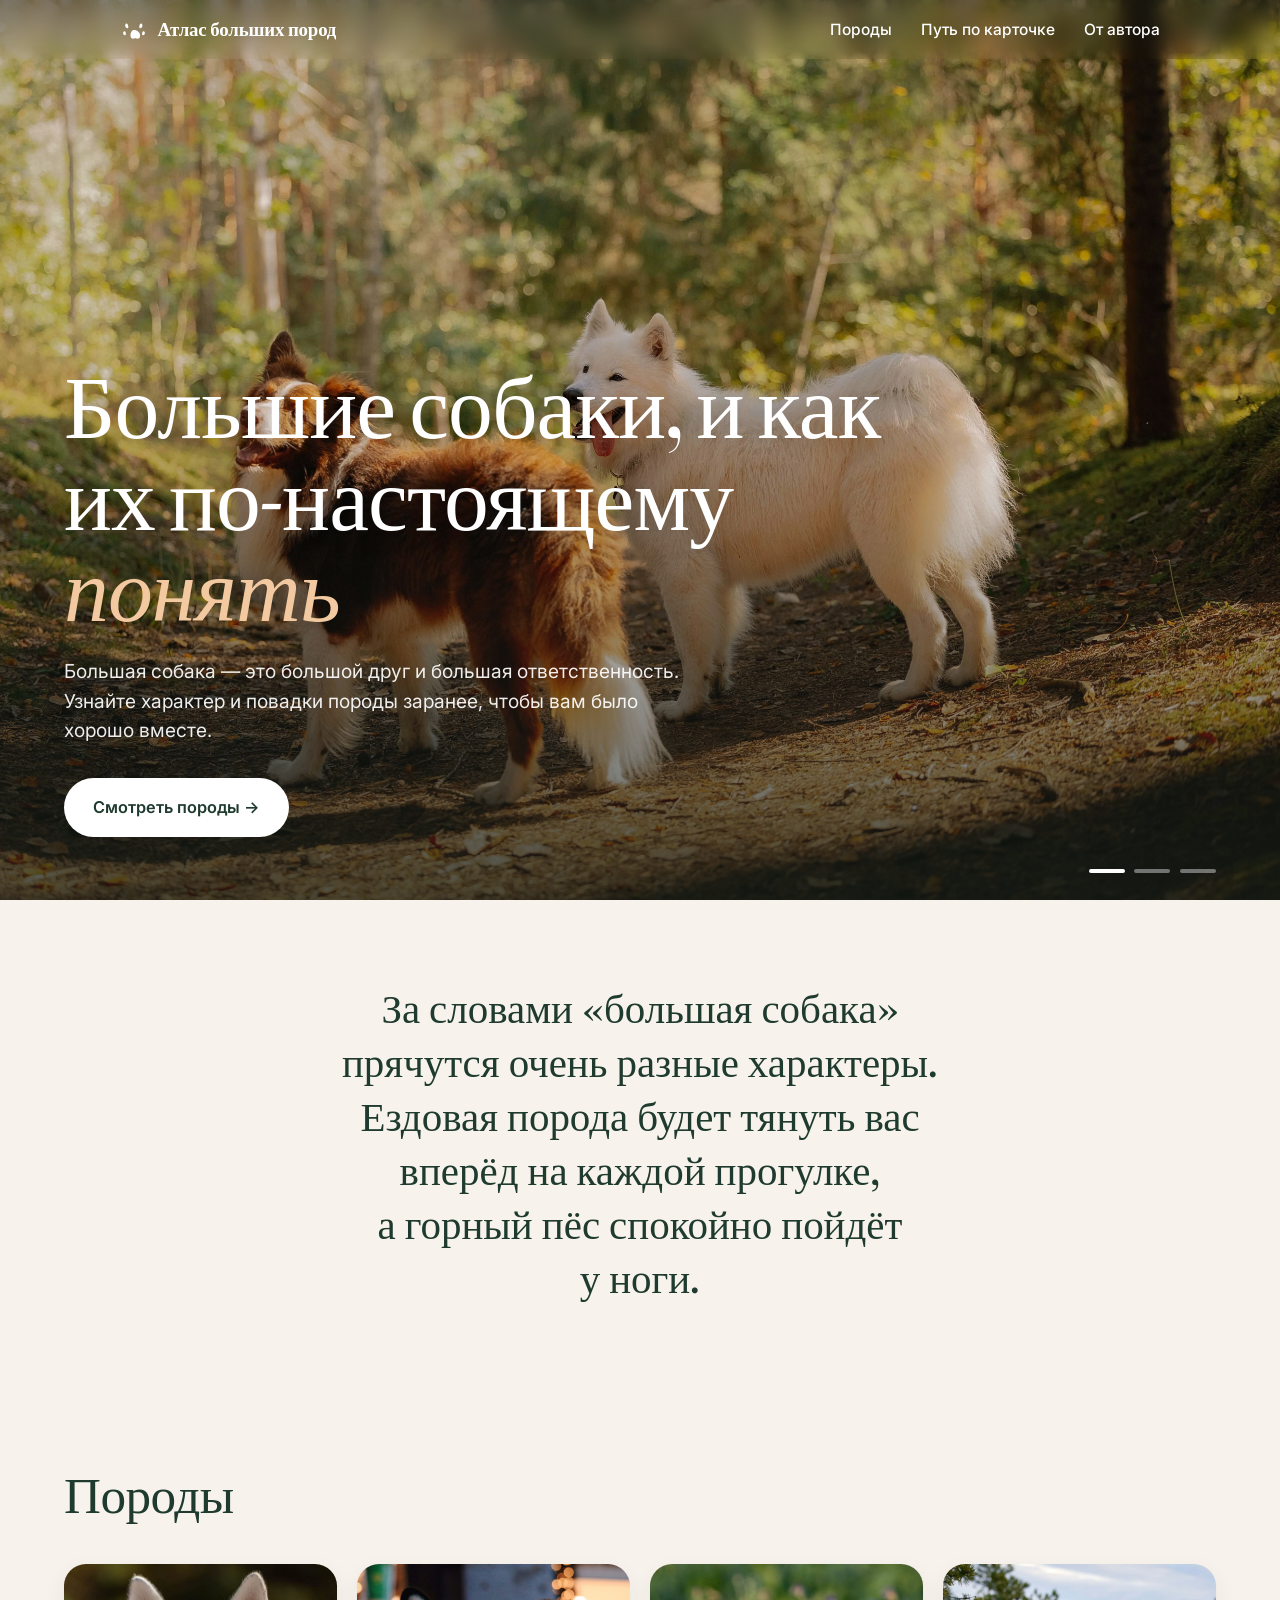
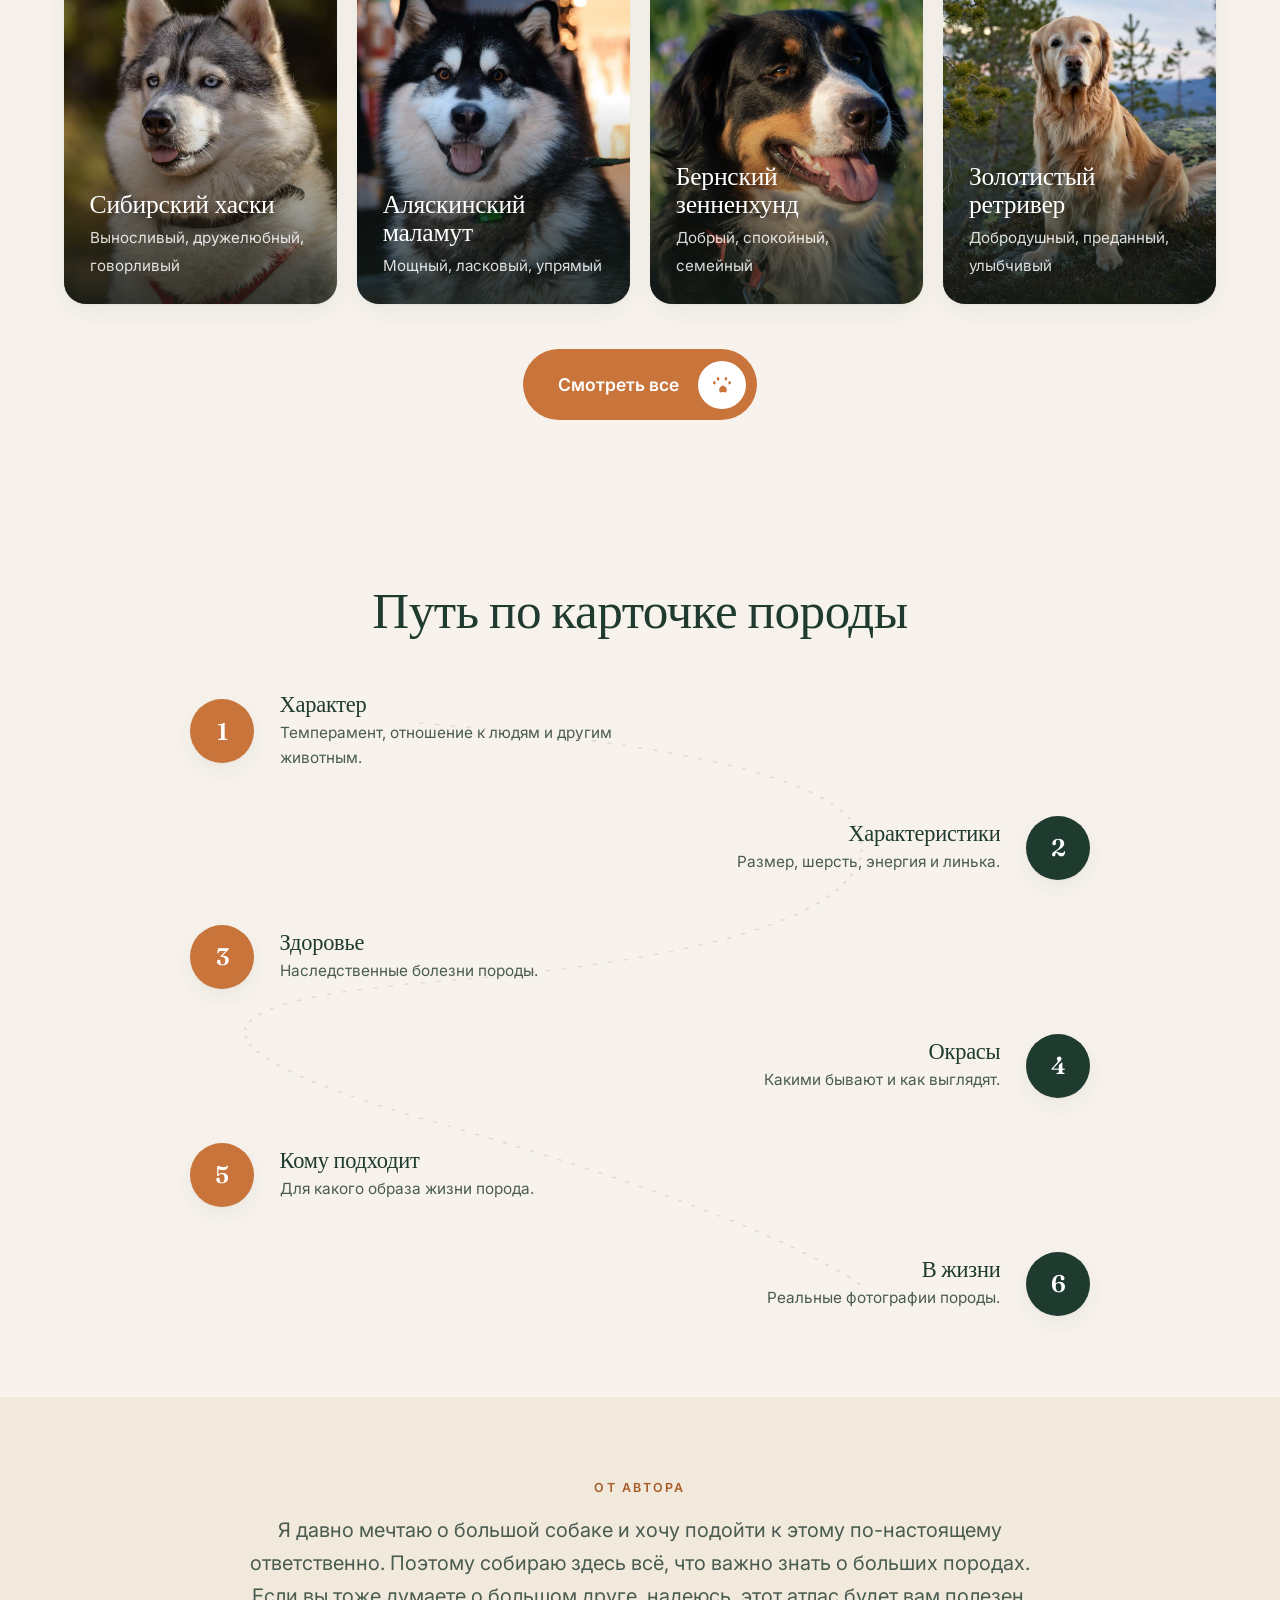
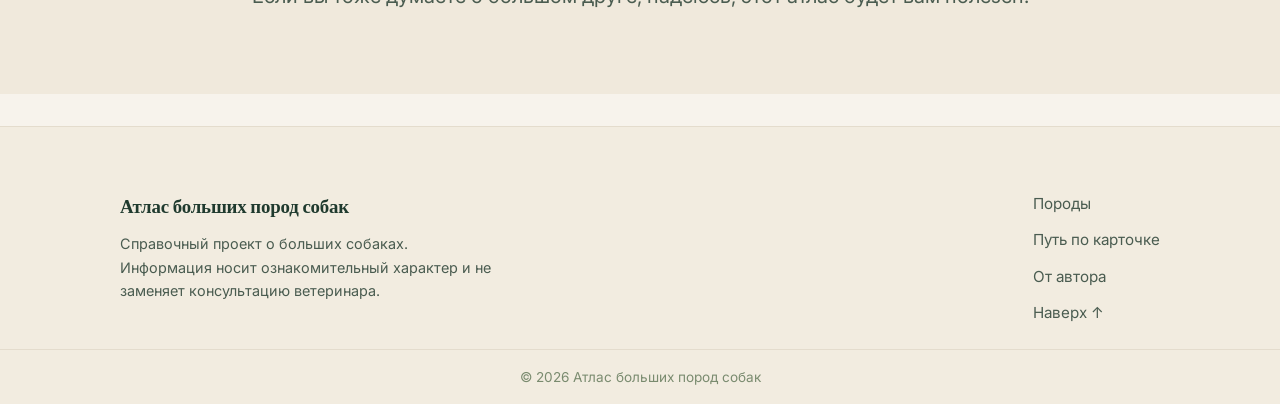
==== commit a00f1192: "убрала темную тему" ====
--- a/index.html
+++ b/index.html
@@ -46,9 +46,6 @@
   }
 }
 </style>
-<script>
-(function(){try{var t=localStorage.getItem('theme');if(t==='dark')document.documentElement.setAttribute('data-theme','dark');}catch(e){}})();
-</script>
 </head>
 <body class="home">
 
@@ -64,10 +61,6 @@
       </span>
       <span class="brand-text">Атлас&nbsp;больших&nbsp;пород</span>
     </a>
-    <button class="theme-toggle" aria-label="Переключить тему" title="Светлая / тёмная тема">
-  <svg class="icon-sun" viewBox="0 0 24 24" width="20" height="20" fill="none" stroke="currentColor" stroke-width="2"><circle cx="12" cy="12" r="4"/><path d="M12 2v2M12 20v2M2 12h2M20 12h2M5 5l1.5 1.5M17.5 17.5L19 19M19 5l-1.5 1.5M6.5 17.5L5 19"/></svg>
-  <svg class="icon-moon" viewBox="0 0 24 24" width="20" height="20" fill="none" stroke="currentColor" stroke-width="2"><path d="M21 12.8A9 9 0 1 1 11.2 3 7 7 0 0 0 21 12.8z"/></svg>
-</button>
     <button class="nav-toggle" aria-expanded="false" aria-controls="nav-links" aria-label="Открыть меню">
       <span></span><span></span><span></span>
     </button>
@@ -233,16 +226,5 @@
   onScroll();
 })();
 </script>
-<script>
-(function(){
-  var btn=document.querySelector('.theme-toggle');
-  if(!btn)return;
-  btn.addEventListener('click',function(){
-    var isDark=document.documentElement.getAttribute('data-theme')==='dark';
-    if(isDark){document.documentElement.removeAttribute('data-theme');try{localStorage.setItem('theme','light');}catch(e){}}
-    else{document.documentElement.setAttribute('data-theme','dark');try{localStorage.setItem('theme','dark');}catch(e){}}
-  });
-})();
-</script>
 </body>
 </html>
--- a/styles.css
+++ b/styles.css
@@ -19,29 +19,6 @@
   --maxw:      1120px;
   --ease:      cubic-bezier(.22,.61,.36,1);
 }
-
-/* =========================================================
-   ТЁМНАЯ ТЕМА «в тон» — тёплая сумеречная палитра
-   Активируется через [data-theme="dark"] на <html>
-   ========================================================= */
-[data-theme="dark"]{
-  --bg:        #17140F;   /* тёплый тёмный фон, не чистый чёрный */
-  --bg-card:   #221E18;   /* карточки чуть светлее фона */
-  --ink:       #EAE3D6;   /* мягкий тёплый кремовый текст */
-  --ink-soft:  #A39A8A;   /* приглушённый текст */
-  --accent:    #DB8A50;   /* терракота, осветлённая для тёмного фона */
-  --accent-dk: #C8743A;
-  --moss:      #8B9B80;   /* мох, чуть светлее для читаемости */
-  --line:      #332E26;   /* тёмные малозаметные линии */
-  --shadow:    0 1px 2px rgba(0,0,0,.3), 0 8px 24px rgba(0,0,0,.35);
-  --shadow-lg: 0 2px 4px rgba(0,0,0,.35), 0 18px 50px rgba(0,0,0,.5);
-}
-/* Плавный переход при переключении темы */
-html{transition:background-color .4s var(--ease)}
-body, .site-header, .breed-section, .catalog-card, .spec-item, .health-card{
-  transition:background-color .4s var(--ease), color .4s var(--ease), border-color .4s var(--ease);
-}
-
 
 *{box-sizing:border-box;margin:0;padding:0}
 
@@ -373,26 +350,3 @@
 /* Статичный «свотч» окраса берна (не кнопка) */
 .swatch-static{cursor:default}
 .swatch-static .swatch-chip{border-color:var(--accent);box-shadow:inset 0 -6px 12px rgba(0,0,0,.18),0 0 0 3px rgba(200,116,58,.25)}
-
-/* =========================================================
-   КНОПКА ПЕРЕКЛЮЧЕНИЯ ТЕМЫ (солнце / луна)
-   ========================================================= */
-.theme-toggle{
-  display:grid;place-items:center;
-  width:42px;height:42px;border-radius:50%;
-  background:transparent;border:1px solid var(--line);
-  color:var(--ink);cursor:pointer;
-  transition:background .2s var(--ease),border-color .2s var(--ease),color .2s var(--ease);
-  margin-left:.5rem;
-}
-.theme-toggle:hover{border-color:var(--accent);color:var(--accent)}
-.theme-toggle svg{display:block}
-/* По умолчанию (светлая тема) показываем луну (предложение уйти в тёмную) */
-.theme-toggle .icon-moon{display:block}
-.theme-toggle .icon-sun{display:none}
-/* В тёмной теме показываем солнце (предложение вернуться в светлую) */
-[data-theme="dark"] .theme-toggle .icon-moon{display:none}
-[data-theme="dark"] .theme-toggle .icon-sun{display:block}
-/* На главной кнопка в прозрачной шапке поверх фото — белая */
-.home .site-header-overlay .theme-toggle{color:#fff;border-color:rgba(255,255,255,.4)}
-.home .site-header-overlay .theme-toggle:hover{color:var(--accent);border-color:var(--accent)}
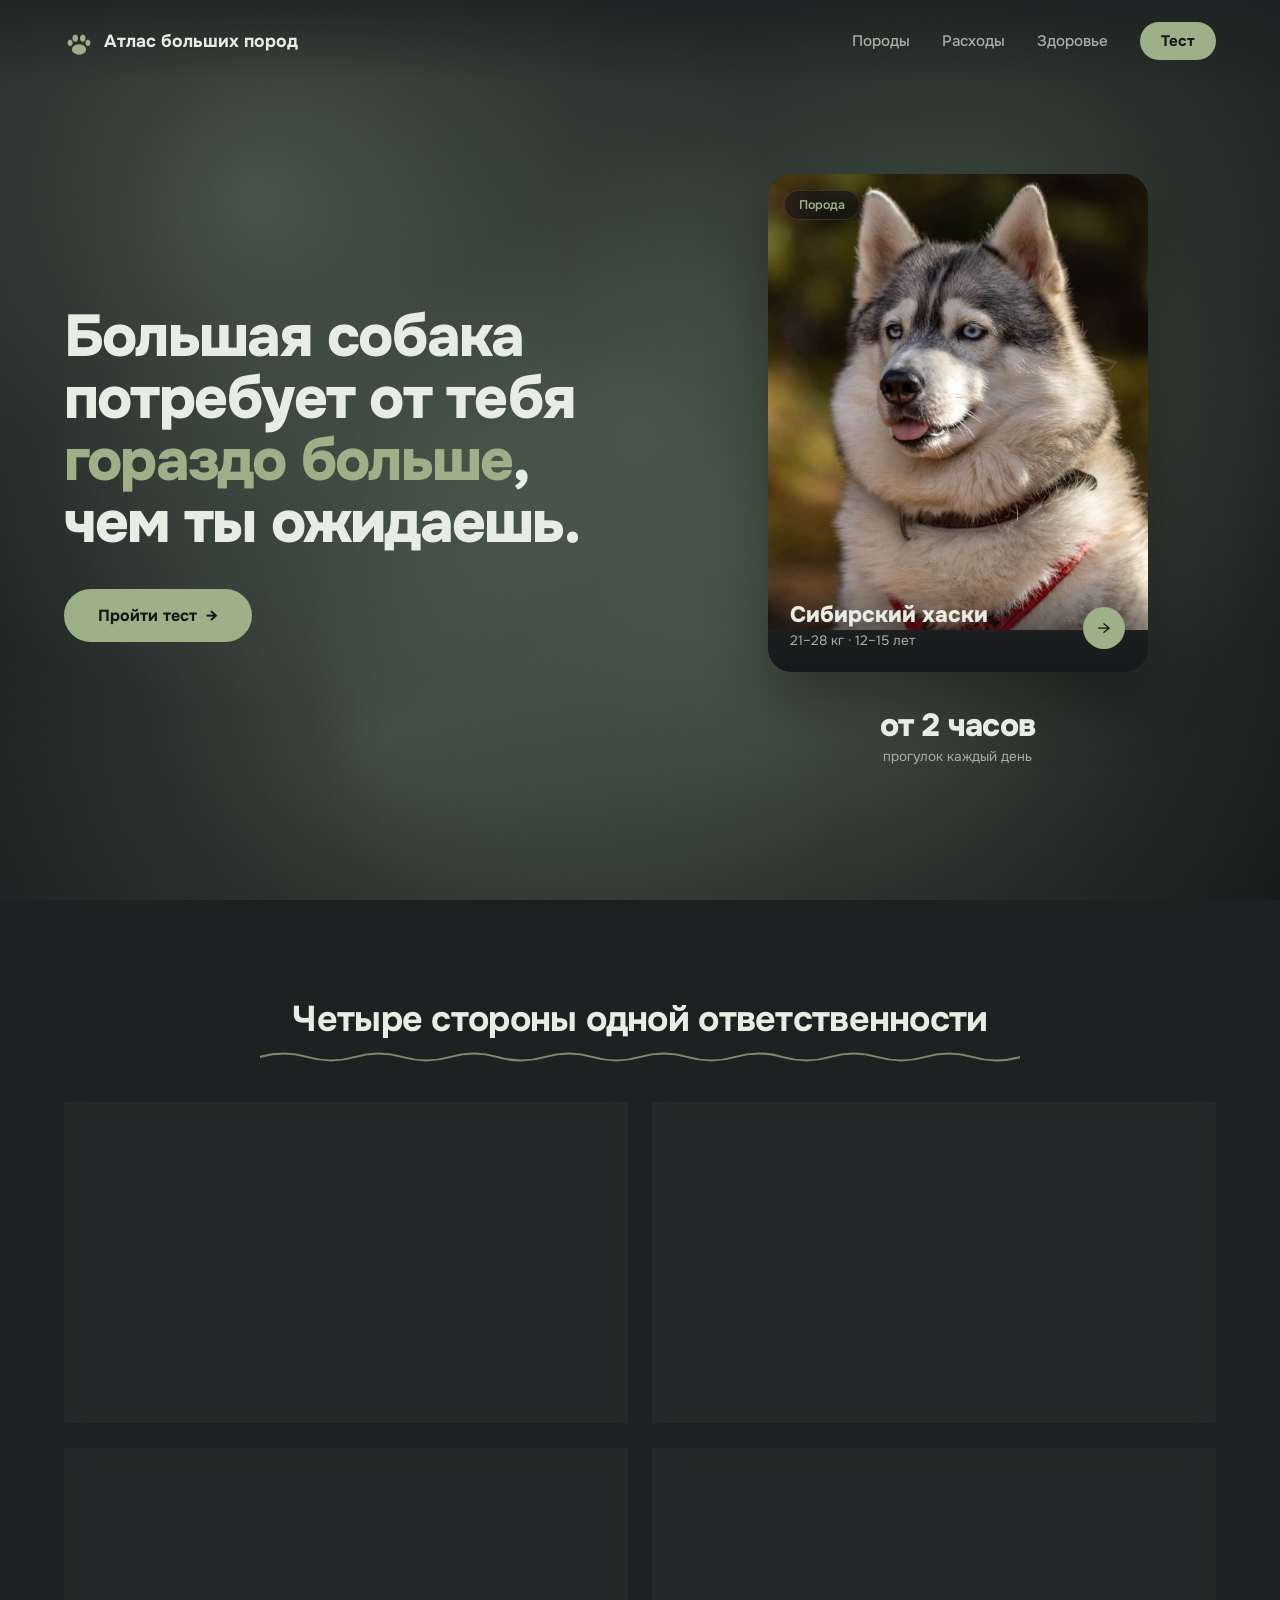
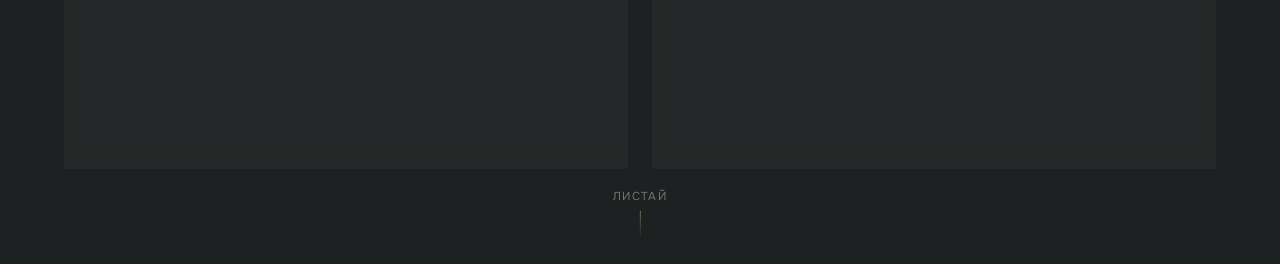
==== commit 54f90c3b: "замена главной" ====
--- a/index.html
+++ b/index.html
@@ -3,228 +3,277 @@
 <head>
 <meta charset="UTF-8">
 <meta name="viewport" content="width=device-width, initial-scale=1.0">
-<link rel="icon" type="image/png" href="images/favicon.png">
-<link rel="apple-touch-icon" href="images/apple-touch-icon.png">
-<meta property="og:image" content="https://bigdogatlas.com/images/og-image.jpg">
-<meta name="twitter:card" content="summary_large_image">
-<title>Атлас больших пород собак</title>
-<meta name="description" content="Атлас больших пород собак: характер, повадки, здоровье и окрасы. Подробные карточки хаски, маламута, бернского зенненхунда, голдена, овчарок, лабрадора и дога.">
-
-<meta property="og:title" content="Атлас больших пород собак">
-<meta property="og:description" content="Характер, повадки, здоровье и окрасы больших пород. Узнайте собаку до того, как она появится в доме.">
-<meta property="og:type" content="website">
-
-<script type="application/ld+json">
-{
-  "@context": "https://schema.org",
-  "@type": "WebSite",
-  "name": "Атлас больших пород собак",
-  "description": "Справочник больших пород собак: характер, повадки, здоровье и окрасы",
-  "inLanguage": "ru"
+<title>Атлас больших пород</title>
+<link rel="icon" type="image/png" href="images/paw-favicon-64.png">
+<link href="https://fonts.googleapis.com/css2?family=Onest:wght@300;400;500;600;700;800&display=swap" rel="stylesheet">
+<style>
+:root{
+  --base:#1E2122;--base-2:#141617;
+  --text:#E8EDE3;--text-soft:#A7B0A4;--sage:#9DB088;--brown:#8C6239;
+  --line:rgba(232,237,227,.12);
+  --c-money:#8B9B5E;--c-time:#5E8B86;--c-work:#B07D4A;--c-health:#9DB088;
 }
-</script>
-
-<link rel="preconnect" href="https://fonts.googleapis.com">
-<link rel="preconnect" href="https://fonts.gstatic.com" crossorigin>
-<link href="https://fonts.googleapis.com/css2?family=Fraunces:ital,opsz,wght@0,9..144,400;0,9..144,500;0,9..144,600;1,9..144,400&family=Inter:wght@400;500;600&display=swap" rel="stylesheet">
-<link rel="stylesheet" href="styles.css">
-<link rel="stylesheet" href="home.css">
-<style>
-/* Мобильное меню на главной при раскрытии: гарантируем читаемость.
-   Фон уже задаёт styles.css (var(--bg)), но home.css красит текст белым
-   для hero — перебиваем его тёмным, когда меню открыто. */
-@media (max-width:768px){
-  .home .site-header-overlay .nav-links.open{
-    background:var(--bg);
-  }
-  .home .site-header-overlay .nav-links.open a,
-  .home .site-header-overlay.is-stuck .nav-links.open a{
-    color:var(--ink);
-  }
-  .home .site-header-overlay .nav-links.open a:hover{
-    color:var(--accent);
-  }
-}
+*{margin:0;padding:0;box-sizing:border-box}
+html{scroll-behavior:smooth}
+body{font-family:'Onest',sans-serif;color:var(--text);background:var(--base);overflow-x:hidden}
+
+/* фон фиксирован, не влияет на поток */
+#bg{position:fixed;inset:0;z-index:0;pointer-events:none;display:block}
+.grain{position:fixed;inset:0;z-index:1;pointer-events:none;opacity:.045;background-image:url("data:image/svg+xml,%3Csvg xmlns='http://www.w3.org/2000/svg' width='200' height='200'%3E%3Cfilter id='n'%3E%3CfeTurbulence type='fractalNoise' baseFrequency='0.8' numOctaves='3'/%3E%3C/filter%3E%3Crect width='100%25' height='100%25' filter='url(%23n)'/%3E%3C/svg%3E")}
+
+/* весь контент над фоном */
+.page{position:relative;z-index:2}
+
+/* ШАПКА */
+.top{position:fixed;top:0;left:0;right:0;z-index:20;display:flex;justify-content:space-between;align-items:center;padding:1.4rem clamp(1.5rem,5vw,4rem);background:linear-gradient(rgba(30,33,34,.75),transparent)}
+.brand{display:flex;align-items:center;gap:.6rem;font-weight:700;font-size:1.1rem}
+.brand img{width:30px;height:30px;display:block}
+.nav{display:flex;gap:2rem;align-items:center}
+.nav a{color:var(--text-soft);text-decoration:none;font-size:.95rem;font-weight:500;transition:color .25s}
+.nav a:hover{color:var(--text)}
+.nav .test-btn{background:var(--sage);color:#141617;padding:.55rem 1.3rem;border-radius:100px;font-weight:700}
+@media(max-width:820px){.nav a:not(.test-btn){display:none}}
+
+/* ЭКРАН 1 */
+.hero{min-height:100vh;display:grid;grid-template-columns:1.05fr .95fr;align-items:center;gap:clamp(2rem,5vw,5rem);padding:7rem clamp(1.5rem,5vw,4.5rem) 4rem;max-width:1340px;margin:0 auto}
+@media(max-width:820px){.hero{grid-template-columns:1fr;text-align:center;padding-top:6rem;gap:3rem}}
+.hero-text h1{font-size:clamp(2.3rem,4.6vw,4.3rem);font-weight:800;line-height:1.05;letter-spacing:-.03em;margin-bottom:2.2rem;max-width:16ch}
+@media(max-width:820px){.hero-text h1{margin-inline:auto}}
+.hero-text h1 .accent{color:var(--sage)}
+.actions{display:flex;gap:1rem;align-items:center;flex-wrap:wrap}
+@media(max-width:820px){.actions{justify-content:center}}
+.btn{background:var(--sage);color:#141617;font-family:inherit;font-size:1rem;font-weight:700;padding:1rem 2.1rem;border:none;border-radius:100px;cursor:pointer;display:inline-flex;gap:.6rem;align-items:center;transition:transform .25s,box-shadow .25s;text-decoration:none}
+.btn:hover{transform:translateY(-3px);box-shadow:0 14px 34px rgba(0,0,0,.35)}
+.btn .arr{transition:transform .25s}.btn:hover .arr{transform:translateX(4px)}
+
+.hero-right{display:flex;flex-direction:column;align-items:center;gap:1.8rem}
+.breed-rotator{position:relative;width:min(100%,380px);aspect-ratio:5/6.55}
+.breed-card{position:absolute;inset:0;display:block;text-decoration:none;color:inherit;border-radius:24px;overflow:hidden;background:#232829;box-shadow:0 30px 60px rgba(0,0,0,.35);opacity:0;transform:scale(.99);pointer-events:none;transition:opacity .8s ease,transform .8s ease}
+.breed-card.active{opacity:1;transform:scale(1);pointer-events:auto}
+.breed-card img{width:100%;display:block;aspect-ratio:5/6;object-fit:cover;transition:transform .5s}
+.breed-card:hover img{transform:scale(1.04)}
+.breed-card .cap{position:absolute;left:0;right:0;bottom:0;padding:1.4rem;background:linear-gradient(transparent,rgba(20,22,23,.88));display:flex;justify-content:space-between;align-items:flex-end}
+.breed-card .cap .nm{font-size:1.4rem;font-weight:800}
+.breed-card .cap .mt{font-size:.85rem;color:var(--text-soft);margin-top:.2rem}
+.breed-card .badge{position:absolute;top:1rem;left:1rem;background:rgba(20,22,23,.6);backdrop-filter:blur(8px);border:1px solid var(--line);padding:.4rem .9rem;border-radius:100px;font-size:.78rem;font-weight:600;color:var(--sage)}
+.breed-card .arrow{width:42px;height:42px;border-radius:50%;background:var(--sage);color:#141617;display:grid;place-items:center;font-size:1.1rem;flex-shrink:0;transition:transform .3s}
+.breed-card:hover .arrow{transform:translateX(4px)}
+
+.facts{position:relative;width:380px;max-width:100%;height:74px;text-align:center}
+.fact{position:absolute;inset:0;opacity:0;transform:translateY(16px);transition:opacity .55s ease,transform .55s ease;display:flex;flex-direction:column;justify-content:center;pointer-events:none}
+.fact.active{opacity:1;transform:translateY(0)}
+.fact.leaving{opacity:0;transform:translateY(-16px)}
+.fact .num{font-size:2rem;font-weight:800;color:var(--text);line-height:1;letter-spacing:-.02em}
+.fact .lbl{font-size:.85rem;color:var(--text-soft);margin-top:.35rem}
+
+.scroll-hint{position:absolute;left:50%;bottom:1.6rem;transform:translateX(-50%);display:flex;flex-direction:column;align-items:center;gap:.4rem;color:var(--text-soft);font-size:.72rem;letter-spacing:.12em;text-transform:uppercase;opacity:.6}
+.scroll-hint .line{width:1px;height:28px;background:linear-gradient(var(--sage),transparent);animation:pulse 2s ease-in-out infinite}
+@keyframes pulse{0%,100%{opacity:.3}50%{opacity:1}}
+@media(max-width:820px){.scroll-hint{display:none}}
+
+/* ЭКРАН 2 */
+.screen2{min-height:100vh;display:flex;align-items:center;justify-content:center;padding:6rem clamp(1.5rem,5vw,4rem)}
+.s2-inner{width:100%;max-width:1180px;display:flex;flex-direction:column;gap:2.4rem;align-items:center}
+.s2-head{display:flex;flex-direction:column;align-items:center;gap:.5rem;width:100%;max-width:760px}
+.s2-title{font-size:clamp(1.6rem,2.8vw,2.4rem);font-weight:700;letter-spacing:-.02em;color:var(--text);text-align:center}
+.s2-wave{width:100%;height:14px;color:var(--sage);opacity:.75}
+.s2-wave svg{width:100%;height:100%;display:block}
+.grid{display:grid;grid-template-columns:1fr 1fr;grid-template-rows:1fr 1fr;gap:1.6rem;width:100%;aspect-ratio:1.5/1;max-height:74vh}
+@media(max-width:700px){.grid{grid-template-columns:1fr;grid-template-rows:repeat(4,auto);aspect-ratio:auto;max-height:none;gap:1rem}}
+
+.block{position:relative;border-radius:22px;padding:1.8rem;cursor:pointer;overflow:hidden;border:1px solid var(--line);background:rgba(255,255,255,.03);backdrop-filter:blur(10px);-webkit-backdrop-filter:blur(10px);display:flex;flex-direction:column;
+  opacity:0;transform:translateY(24px);transition:transform .45s cubic-bezier(.22,.61,.36,1),border-color .4s,background .4s}
+.block.shown{opacity:1;transform:translateY(0)}
+/* цветной подтон каждого блока (статичный, не мерцает) */
+.block .tint{position:absolute;inset:0;opacity:.14;pointer-events:none;background:radial-gradient(circle at 28% 18%, var(--bc), transparent 68%);transition:opacity .4s}
+.block:hover{border-color:var(--bc);background:rgba(255,255,255,.05);transform:translateY(-6px)}
+.block:hover .tint{opacity:.3}
+.b-money{--bc:var(--c-money)}.b-time{--bc:var(--c-time)}.b-work{--bc:var(--c-work)}.b-health{--bc:var(--c-health)}
+.block .head{display:flex;align-items:center;gap:.8rem;position:relative;z-index:2}
+.block .ico{width:38px;height:38px;flex-shrink:0;display:grid;place-items:center;border-radius:11px;background:rgba(255,255,255,.06);color:var(--bc)}
+.block .ico svg{width:20px;height:20px;stroke:currentColor;fill:none;stroke-width:1.7}
+.block h3{font-size:1.35rem;font-weight:700;letter-spacing:-.01em}
+.block .list{position:relative;z-index:2;margin-top:1.1rem;list-style:none;display:flex;flex-direction:column;gap:.6rem;opacity:0;transform:translateY(10px);transition:opacity .45s ease .05s,transform .45s ease .05s;max-height:0;overflow:hidden}
+.block:hover .list{opacity:1;transform:translateY(0);max-height:320px}
+.block .list li{font-size:.97rem;line-height:1.45;color:#D4DBCE;padding-left:1rem;position:relative}
+.block .list li::before{content:"";position:absolute;left:0;top:.55em;width:5px;height:5px;border-radius:50%;background:var(--bc)}
+.block .list li b{color:var(--text);font-weight:600}
+.block .more{position:absolute;bottom:1.4rem;right:1.6rem;z-index:2;display:flex;align-items:center;gap:.4rem;font-size:.85rem;font-weight:600;color:var(--bc);opacity:0;transform:translateX(-6px);transition:opacity .4s,transform .4s}
+.block:hover .more{opacity:1;transform:translateX(0)}
 </style>
 </head>
-<body class="home">
-
-<a class="skip-link" href="#main">К содержанию</a>
-
-<header class="site-header site-header-overlay" id="top">
-  <nav class="nav" aria-label="Основная навигация">
-    <a class="brand" href="index.html">
-      <span class="brand-mark" aria-hidden="true">
-        <svg viewBox="0 0 32 32" width="28" height="28" fill="none">
-          <path d="M9 14c-2.2 0-3.5-2-3-4 .4-1.6 2-2 3 0 .8 1.6.5 4 0 4zm14 0c-1 0-1.3-2.4-.5-4 1-2 2.6-1.6 3-0 .5 2-0.8 4-2.5 4zM6 22c-2 0-3-2-2.2-3.7.7-1.5 2.2-1 2.7.6.4 1.4.3 3.1-.5 3.1zm20 0c-.8 0-.9-1.7-.5-3.1.5-1.6 2-2.1 2.7-.6C29 20 28 22 26 22zM16 16c4 0 7 3 7 6.5 0 2.8-2.2 4-4 3.2-1.2-.5-2-.5-3 0-1.8.8-4-.4-4-3.2C12 19 13.5 16 16 16z" fill="currentColor"/>
-        </svg>
-      </span>
-      <span class="brand-text">Атлас&nbsp;больших&nbsp;пород</span>
-    </a>
-    <button class="nav-toggle" aria-expanded="false" aria-controls="nav-links" aria-label="Открыть меню">
-      <span></span><span></span><span></span>
-    </button>
-    <ul class="nav-links" id="nav-links">
-      <li><a href="breeds.html">Породы</a></li>
-      <li><a href="#how">Путь по карточке</a></li>
-      <li><a href="#about">От автора</a></li>
-    </ul>
+<body>
+<canvas id="bg"></canvas>
+<div class="grain"></div>
+
+<div class="page">
+<header class="top">
+  <div class="brand"><img src="images/paw-favicon.png" alt=""> Атлас больших пород</div>
+  <nav class="nav">
+    <a href="breeds.html">Породы</a>
+    <a href="#">Расходы</a>
+    <a href="#">Здоровье</a>
+    <a href="#" class="test-btn">Тест</a>
   </nav>
 </header>
 
-<main id="main">
-
-  <!-- HERO: полноэкранная фото-карусель -->
-  <section class="hero-full" aria-label="Большие породы собак">
-    <div class="hero-slides">
-      <div class="hero-slide active" style="background-image:url('images/hero-1.jpg')"></div>
-      <div class="hero-slide" style="background-image:url('images/hero-2.jpg')"></div>
-      <div class="hero-slide" style="background-image:url('images/hero-3.jpg')"></div>
-    </div>
-    <div class="hero-content">
-      <h1>Большие собаки, и&nbsp;как их по-настоящему <em>понять</em></h1>
-      <p class="hero-lead-full">Большая собака — это большой друг и большая ответственность. Узнайте характер и повадки породы заранее, чтобы вам было хорошо вместе.</p>
-      <a class="hero-cta" href="#breeds">Смотреть породы →</a>
-    </div>
-    <div class="hero-dots" role="tablist" aria-label="Слайды">
-      <button class="hero-dot active" aria-label="Слайд 1"></button>
-      <button class="hero-dot" aria-label="Слайд 2"></button>
-      <button class="hero-dot" aria-label="Слайд 3"></button>
-    </div>
-  </section>
-
-  <!-- ВСТУПЛЕНИЕ -->
-  <section class="home-section intro">
-    <div class="home-narrow">
-      <p data-reveal>За&nbsp;словами «большая собака» прячутся очень разные характеры. Ездовая порода будет тянуть вас вперёд на&nbsp;каждой прогулке, а&nbsp;горный пёс спокойно пойдёт у&nbsp;ноги.</p>
-    </div>
-  </section>
-
-  <!-- ПОРОДЫ -->
-  <section class="home-section home-breeds" id="breeds">
-    <div class="home-narrow">
-      <h2 class="home-h2" data-reveal>Породы</h2>
-      <div class="breed-cards">
-        <a class="breed-photo-card" href="husky.html" data-reveal>
-          <img src="images/husky-hero.jpg" alt="Сибирский хаски">
-          <span class="breed-card-body">
-            <h3>Сибирский хаски</h3>
-            <span>Выносливый, дружелюбный, говорливый</span>
-          </span>
-        </a>
-        <a class="breed-photo-card" href="malamute.html" data-reveal>
-          <img src="images/malamute-hero.jpg" alt="Аляскинский маламут">
-          <span class="breed-card-body">
-            <h3>Аляскинский маламут</h3>
-            <span>Мощный, ласковый, упрямый</span>
-          </span>
-        </a>
-        <a class="breed-photo-card" href="bernese.html" data-reveal>
-          <img src="images/bernese-hero.jpg" alt="Бернский зенненхунд">
-          <span class="breed-card-body">
-            <h3>Бернский зенненхунд</h3>
-            <span>Добрый, спокойный, семейный</span>
-          </span>
-        </a>
-        <a class="breed-photo-card" href="golden.html" data-reveal>
-          <img src="images/golden-hero.jpg" alt="Золотистый ретривер">
-          <span class="breed-card-body">
-            <h3>Золотистый ретривер</h3>
-            <span>Добродушный, преданный, улыбчивый</span>
-          </span>
-        </a>
-      </div>
-      <div class="see-all-wrap" data-reveal>
-        <a class="see-all" href="breeds.html">
-          Смотреть все
-          <span class="paw" aria-hidden="true">
-            <svg viewBox="0 0 24 24"><path d="M5.5 11.5c-1.2 0-2-1.1-1.7-2.3.3-1 1.4-1.3 2-.2.5.9.4 2.5-.3 2.5zm13 0c-.7 0-.8-1.6-.3-2.5.6-1.1 1.7-.8 2 .2.3 1.2-.5 2.3-1.7 2.3zM8.5 8c-1.1 0-1.6-1.4-1.2-2.6.4-1.1 1.6-1 2.1.2.4 1.2.1 2.4-.9 2.4zm7 0c-1 0-1.3-1.2-.9-2.4.5-1.2 1.7-1.3 2.1-.2.4 1.2-.1 2.6-1.2 2.6zM12 12.5c2.5 0 4.5 1.9 4.5 4.2 0 1.8-1.4 2.6-2.6 2-.8-.3-1.3-.3-1.9 0-1.2.6-2.6-.2-2.6-2 0-2.3 2-4.2 4.6-4.2z"/></svg>
-          </span>
-        </a>
-      </div>
-    </div>
-  </section>
-
-  <!-- ЗМЕЙКА: путь по карточке -->
-  <section class="home-section snake-section" id="how">
-    <h2 class="home-h2" data-reveal>Путь по&nbsp;карточке породы</h2>
-    <div class="snake">
-      <svg class="snake-path" viewBox="0 0 900 1200" preserveAspectRatio="none" aria-hidden="true">
-        <path d="M 230 60 Q 700 130 670 320 Q 640 500 230 560 Q -120 620 230 820 Q 560 1000 670 1140"
-              fill="none" stroke="var(--line)" stroke-width="3" stroke-dasharray="2 14" stroke-linecap="round"/>
-      </svg>
-      <div class="snake-steps">
-        <div class="snake-step" data-reveal><span class="snake-num">1</span><div class="snake-text"><h3>Характер</h3><p>Темперамент, отношение к людям и другим животным.</p></div></div>
-        <div class="snake-step" data-reveal><span class="snake-num">2</span><div class="snake-text"><h3>Характеристики</h3><p>Размер, шерсть, энергия и линька.</p></div></div>
-        <div class="snake-step" data-reveal><span class="snake-num">3</span><div class="snake-text"><h3>Здоровье</h3><p>Наследственные болезни породы.</p></div></div>
-        <div class="snake-step" data-reveal><span class="snake-num">4</span><div class="snake-text"><h3>Окрасы</h3><p>Какими бывают и как выглядят.</p></div></div>
-        <div class="snake-step" data-reveal><span class="snake-num">5</span><div class="snake-text"><h3>Кому подходит</h3><p>Для какого образа жизни порода.</p></div></div>
-        <div class="snake-step" data-reveal><span class="snake-num">6</span><div class="snake-text"><h3>В жизни</h3><p>Реальные фотографии породы.</p></div></div>
-      </div>
-    </div>
-  </section>
-
-  <!-- ОТ АВТОРА -->
-  <section class="home-section author-section" id="about">
-    <div class="home-narrow">
-      <span class="eyebrow" data-reveal>От автора</span>
-      <p data-reveal>Я давно мечтаю о&nbsp;большой собаке и&nbsp;хочу подойти к&nbsp;этому по-настоящему ответственно. Поэтому собираю здесь всё, что важно знать о&nbsp;больших породах. Если вы тоже думаете о&nbsp;большом друге, надеюсь, этот атлас будет вам полезен.</p>
-    </div>
-  </section>
-
-</main>
-
-<footer class="site-footer">
-  <div class="footer-inner">
-    <div>
-      <span class="brand-text">Атлас&nbsp;больших&nbsp;пород&nbsp;собак</span>
-      <p class="footer-note">Справочный проект о больших собаках. Информация носит ознакомительный характер и не заменяет консультацию ветеринара.</p>
-    </div>
-    <nav aria-label="Подвал">
-      <a href="breeds.html">Породы</a>
-      <a href="#how">Путь по карточке</a>
-      <a href="#about">От автора</a>
-      <a href="#top">Наверх ↑</a>
-    </nav>
+<!-- ЭКРАН 1 -->
+<section class="hero">
+  <div class="hero-text">
+    <h1>Большая собака потребует от тебя <span class="accent">гораздо больше</span>, чем ты ожидаешь.</h1>
+    <div class="actions">
+      <a class="btn" href="#">Пройти тест <span class="arr">→</span></a>
+    </div>
   </div>
-  <p class="footer-copy">© 2026 Атлас больших пород собак</p>
-</footer>
-
-<script src="script.js"></script>
+  <div class="hero-right">
+    <div class="breed-rotator" id="rotator">
+      <a class="breed-card active" href="husky.html"><span class="badge">Порода</span><img src="images/husky-hero.jpg" alt="Сибирский хаски"><div class="cap"><div><div class="nm">Сибирский хаски</div><div class="mt">21–28 кг · 12–15 лет</div></div><div class="arrow">→</div></div></a>
+      <a class="breed-card" href="malamute.html"><span class="badge">Порода</span><img loading="lazy" src="images/malamute-hero.jpg" alt="Аляскинский маламут"><div class="cap"><div><div class="nm">Аляскинский маламут</div><div class="mt">36–43 кг · 10–14 лет</div></div><div class="arrow">→</div></div></a>
+      <a class="breed-card" href="bernese.html"><span class="badge">Порода</span><img loading="lazy" src="images/bernese-hero.jpg" alt="Бернский зенненхунд"><div class="cap"><div><div class="nm">Бернский зенненхунд</div><div class="mt">38–50 кг · 8–10 лет</div></div><div class="arrow">→</div></div></a>
+      <a class="breed-card" href="golden.html"><span class="badge">Порода</span><img loading="lazy" src="images/golden-hero.jpg" alt="Золотистый ретривер"><div class="cap"><div><div class="nm">Золотистый ретривер</div><div class="mt">29–34 кг · 10–12 лет</div></div><div class="arrow">→</div></div></a>
+      <a class="breed-card" href="shepherd.html"><span class="badge">Порода</span><img loading="lazy" src="images/shepherd-hero.jpg" alt="Немецкая овчарка"><div class="cap"><div><div class="nm">Немецкая овчарка</div><div class="mt">22–40 кг · 9–13 лет</div></div><div class="arrow">→</div></div></a>
+      <a class="breed-card" href="belgian.html"><span class="badge">Порода</span><img loading="lazy" src="images/belgian-hero.jpg" alt="Бельгийская овчарка"><div class="cap"><div><div class="nm">Бельгийская овчарка</div><div class="mt">20–30 кг · 12–14 лет</div></div><div class="arrow">→</div></div></a>
+      <a class="breed-card" href="labrador.html"><span class="badge">Порода</span><img loading="lazy" src="images/labrador-hero.jpg" alt="Лабрадор-ретривер"><div class="cap"><div><div class="nm">Лабрадор-ретривер</div><div class="mt">25–36 кг · 10–14 лет</div></div><div class="arrow">→</div></div></a>
+      <a class="breed-card" href="dog.html"><span class="badge">Порода</span><img loading="lazy" src="images/dog-hero.jpg" alt="Немецкий дог"><div class="cap"><div><div class="nm">Немецкий дог</div><div class="mt">50–90 кг · 7–8 лет</div></div><div class="arrow">→</div></div></a>
+    </div>
+    <div class="facts" id="facts">
+      <div class="fact"><div class="num">от 2 часов</div><div class="lbl">прогулок каждый день</div></div>
+      <div class="fact"><div class="num">~15 кг</div><div class="lbl">корма в месяц</div></div>
+      <div class="fact"><div class="num">от 40 кг</div><div class="lbl">на поводке</div></div>
+      <div class="fact"><div class="num">8–12 лет</div><div class="lbl">вместе</div></div>
+      <div class="fact"><div class="num">каждый день</div><div class="lbl">без выходных</div></div>
+    </div>
+  </div>
+  <div class="scroll-hint"><span>листай</span><span class="line"></span></div>
+</section>
+
+<!-- ЭКРАН 2 -->
+<section class="screen2">
+  <div class="s2-inner">
+    <div class="s2-head">
+      <p class="s2-title">Четыре стороны одной ответственности</p>
+      <span class="s2-wave"><svg viewBox="0 0 400 14" fill="none" preserveAspectRatio="none"><path d="M0 7 Q12.5 0 25 7 T50 7 T75 7 T100 7 T125 7 T150 7 T175 7 T200 7 T225 7 T250 7 T275 7 T300 7 T325 7 T350 7 T375 7 T400 7" stroke="currentColor" stroke-width="2" stroke-linecap="round"/></svg></span>
+    </div>
+    <div class="grid">
+      <div class="block b-money"><span class="tint"></span>
+        <div class="head"><span class="ico"><svg viewBox="0 0 24 24"><circle cx="12" cy="12" r="9"/><path d="M12 7v10M9.5 9.5c0-1 1-1.5 2.5-1.5s2.5.7 2.5 1.8c0 2.2-5 1.2-5 3.4 0 1.1 1 1.8 2.5 1.8s2.5-.5 2.5-1.5"/></svg></span><h3>Деньги</h3></div>
+        <ul class="list">
+          <li>Корм для крупной породы: <b>от 6 000 ₽ в месяц</b></li>
+          <li>Обработка от клещей и блох: <b>от 8 000 ₽ за сезон</b></li>
+          <li>Прививки: <b>от 4 000 ₽ в год</b></li>
+          <li>Плановый осмотр и анализы: <b>около 10 000 ₽ в год</b></li>
+          <li>Амуниция, лежак, миски: <b>от 5 000 ₽</b></li>
+        </ul>
+        <span class="more">Подробнее <span>→</span></span>
+      </div>
+      <div class="block b-time"><span class="tint"></span>
+        <div class="head"><span class="ico"><svg viewBox="0 0 24 24"><circle cx="12" cy="12" r="9"/><path d="M12 7v5l3 2"/></svg></span><h3>Время</h3></div>
+        <ul class="list">
+          <li>Прогулки: <b>от 2 часов каждый день</b></li>
+          <li>Игры и нагрузка: <b>не меньше часа в день</b></li>
+          <li>Уход за шерстью: <b>несколько раз в неделю</b></li>
+          <li>Дрессировка: <b>регулярно весь первый год</b></li>
+        </ul>
+        <span class="more">Подробнее <span>→</span></span>
+      </div>
+      <div class="block b-work"><span class="tint"></span>
+        <div class="head"><span class="ico"><svg viewBox="0 0 24 24"><path d="M4 20v-5a8 8 0 0116 0v5"/><path d="M2 20h20M12 3v2"/></svg></span><h3>Труд</h3></div>
+        <ul class="list">
+          <li>Вес взрослой собаки: <b>от 40 кг</b></li>
+          <li>Мытьё лап: <b>после каждой прогулки</b></li>
+          <li>Линька: <b>сезонная, обильная</b></li>
+          <li>Купание: <b>раз в 1–2 месяца</b></li>
+        </ul>
+        <span class="more">Подробнее <span>→</span></span>
+      </div>
+      <div class="block b-health"><span class="tint"></span>
+        <div class="head"><span class="ico"><svg viewBox="0 0 24 24"><path d="M12 21s-7-4.5-7-10a4 4 0 017-2.5A4 4 0 0119 11c0 5.5-7 10-7 10z"/></svg></span><h3>Здоровье</h3></div>
+        <ul class="list">
+          <li>Крупные породы склонны к дисплазии суставов</li>
+          <li>У гигантов часто бывают проблемы с сердцем</li>
+          <li>Суставы нужно проверять у ветеринара с года</li>
+          <li>Даже здоровую собаку нужно показывать ветеринару раз в год</li>
+        </ul>
+        <span class="more">Подробнее <span>→</span></span>
+      </div>
+    </div>
+  </div>
+</section>
+</div>
+
 <script>
-/* Hero-карусель: автосмена + точки */
-(function(){
-  const slides = document.querySelectorAll('.hero-slide');
-  const dots = document.querySelectorAll('.hero-dot');
-  if(!slides.length) return;
-  let i = 0, timer;
-  function show(n){
-    i = (n + slides.length) % slides.length;
-    slides.forEach((s,idx)=>s.classList.toggle('active', idx===i));
-    dots.forEach((d,idx)=>d.classList.toggle('active', idx===i));
+// ===== фон =====
+const cv=document.getElementById('bg'),ctx=cv.getContext('2d');
+let dpr;
+function resize(){dpr=Math.min(devicePixelRatio||1,1.5);cv.width=innerWidth*dpr;cv.height=innerHeight*dpr;cv.style.width=innerWidth+'px';cv.style.height=innerHeight+'px';ctx.setTransform(dpr,0,0,dpr,0,0);place()}
+let spots=[];
+function place(){const w=innerWidth,h=innerHeight;spots=[
+  {bx:w*0.20,by:h*0.22,r:Math.max(w,h)*0.40,base:0.30},
+  {bx:w*0.80,by:h*0.28,r:Math.max(w,h)*0.36,base:0.24},
+  {bx:w*0.66,by:h*0.72,r:Math.max(w,h)*0.42,base:0.28},
+  {bx:w*0.30,by:h*0.82,r:Math.max(w,h)*0.36,base:0.24},
+  {bx:w*0.50,by:h*0.48,r:Math.max(w,h)*0.46,base:0.20}
+].map(s=>({...s,x:s.bx,y:s.by,glow:0}));}
+resize();addEventListener('resize',resize);
+let mx=-9999,my=-9999;
+addEventListener('mousemove',e=>{mx=e.clientX;my=e.clientY});
+addEventListener('mouseleave',()=>{mx=-9999;my=-9999});
+addEventListener('touchmove',e=>{const t=e.touches[0];mx=t.clientX;my=t.clientY},{passive:true});
+let t=0,last=0;
+function draw(now){
+  requestAnimationFrame(draw);
+  if(now-last<33){return;}last=now;
+  t+=0.016;ctx.clearRect(0,0,innerWidth,innerHeight);
+  const bg=ctx.createLinearGradient(0,0,innerWidth,innerHeight);bg.addColorStop(0,'#1E2122');bg.addColorStop(1,'#141617');
+  ctx.fillStyle=bg;ctx.fillRect(0,0,innerWidth,innerHeight);
+  ctx.globalCompositeOperation='lighter';
+  for(const s of spots){
+    const driftX=Math.sin(t+s.bx)*18,driftY=Math.cos(t*0.9+s.by)*18;
+    let tX=s.bx+driftX,tY=s.by+driftY;
+    const dx=mx-s.x,dy=my-s.y,dist=Math.hypot(dx,dy);
+    const infl=Math.max(0,1-dist/(s.r*0.9));
+    tX+=dx*infl*0.12;tY+=dy*infl*0.12;
+    const tG=infl*0.9;
+    s.x+=(tX-s.x)*0.06;s.y+=(tY-s.y)*0.06;s.glow+=(tG-s.glow)*0.05;
+    const a=s.base+s.glow*0.25;
+    const g=ctx.createRadialGradient(s.x,s.y,0,s.x,s.y,s.r);
+    g.addColorStop(0,'rgba(124,150,108,'+a+')');g.addColorStop(0.5,'rgba(92,118,92,'+(a*0.55)+')');g.addColorStop(1,'rgba(92,118,92,0)');
+    ctx.fillStyle=g;ctx.beginPath();ctx.arc(s.x,s.y,s.r,0,Math.PI*2);ctx.fill();
   }
-  function next(){ show(i+1); }
-  function start(){ timer = setInterval(next, 5000); }
-  function reset(){ clearInterval(timer); start(); }
-  dots.forEach((d,idx)=>d.addEventListener('click',()=>{ show(idx); reset(); }));
-  const reduce = window.matchMedia('(prefers-reduced-motion: reduce)').matches;
-  if(!reduce) start();
-})();
-
-/* Липкая шапка: прозрачная на обложке, светлая при прокрутке */
-(function(){
-  const header = document.querySelector('.site-header-overlay');
-  const hero = document.querySelector('.hero-full');
-  if(!header || !hero) return;
-  function onScroll(){
-    // переключаем, когда прокрутили примерно на высоту обложки минус шапка
-    const trigger = hero.offsetHeight - 90;
-    if(window.scrollY > trigger) header.classList.add('is-stuck');
-    else header.classList.remove('is-stuck');
-  }
-  window.addEventListener('scroll', onScroll, {passive:true});
-  onScroll();
-})();
+  ctx.globalCompositeOperation='source-over';
+}
+requestAnimationFrame(draw);
+
+// ===== факты =====
+var facts=document.querySelectorAll('#facts .fact');
+var fi=0;facts[0].classList.add('active');
+setInterval(function(){
+  var cur=facts[fi];cur.classList.remove('active');cur.classList.add('leaving');
+  var next=(fi+1)%facts.length;
+  setTimeout(function(){cur.classList.remove('leaving');facts[next].classList.add('active');fi=next;},560);
+},3200);
+
+// ===== ротация карточек пород =====
+var cards=document.querySelectorAll('#rotator .breed-card');
+var ci=0;
+setInterval(function(){
+  cards[ci].classList.remove('active');
+  ci=(ci+1)%cards.length;
+  cards[ci].classList.add('active');
+},4000);
+
+// ===== каскадное появление блоков при скролле (один раз, без пульсации) =====
+var blocks=document.querySelectorAll('.block');
+var io=new IntersectionObserver(function(entries){
+  entries.forEach(function(en){
+    if(en.isIntersecting){
+      var idx=Array.prototype.indexOf.call(blocks,en.target);
+      setTimeout(function(){en.target.classList.add('shown');},idx*140);
+      io.unobserve(en.target);
+    }
+  });
+},{threshold:0.2});
+blocks.forEach(function(b){io.observe(b);});
 </script>
 </body>
 </html>
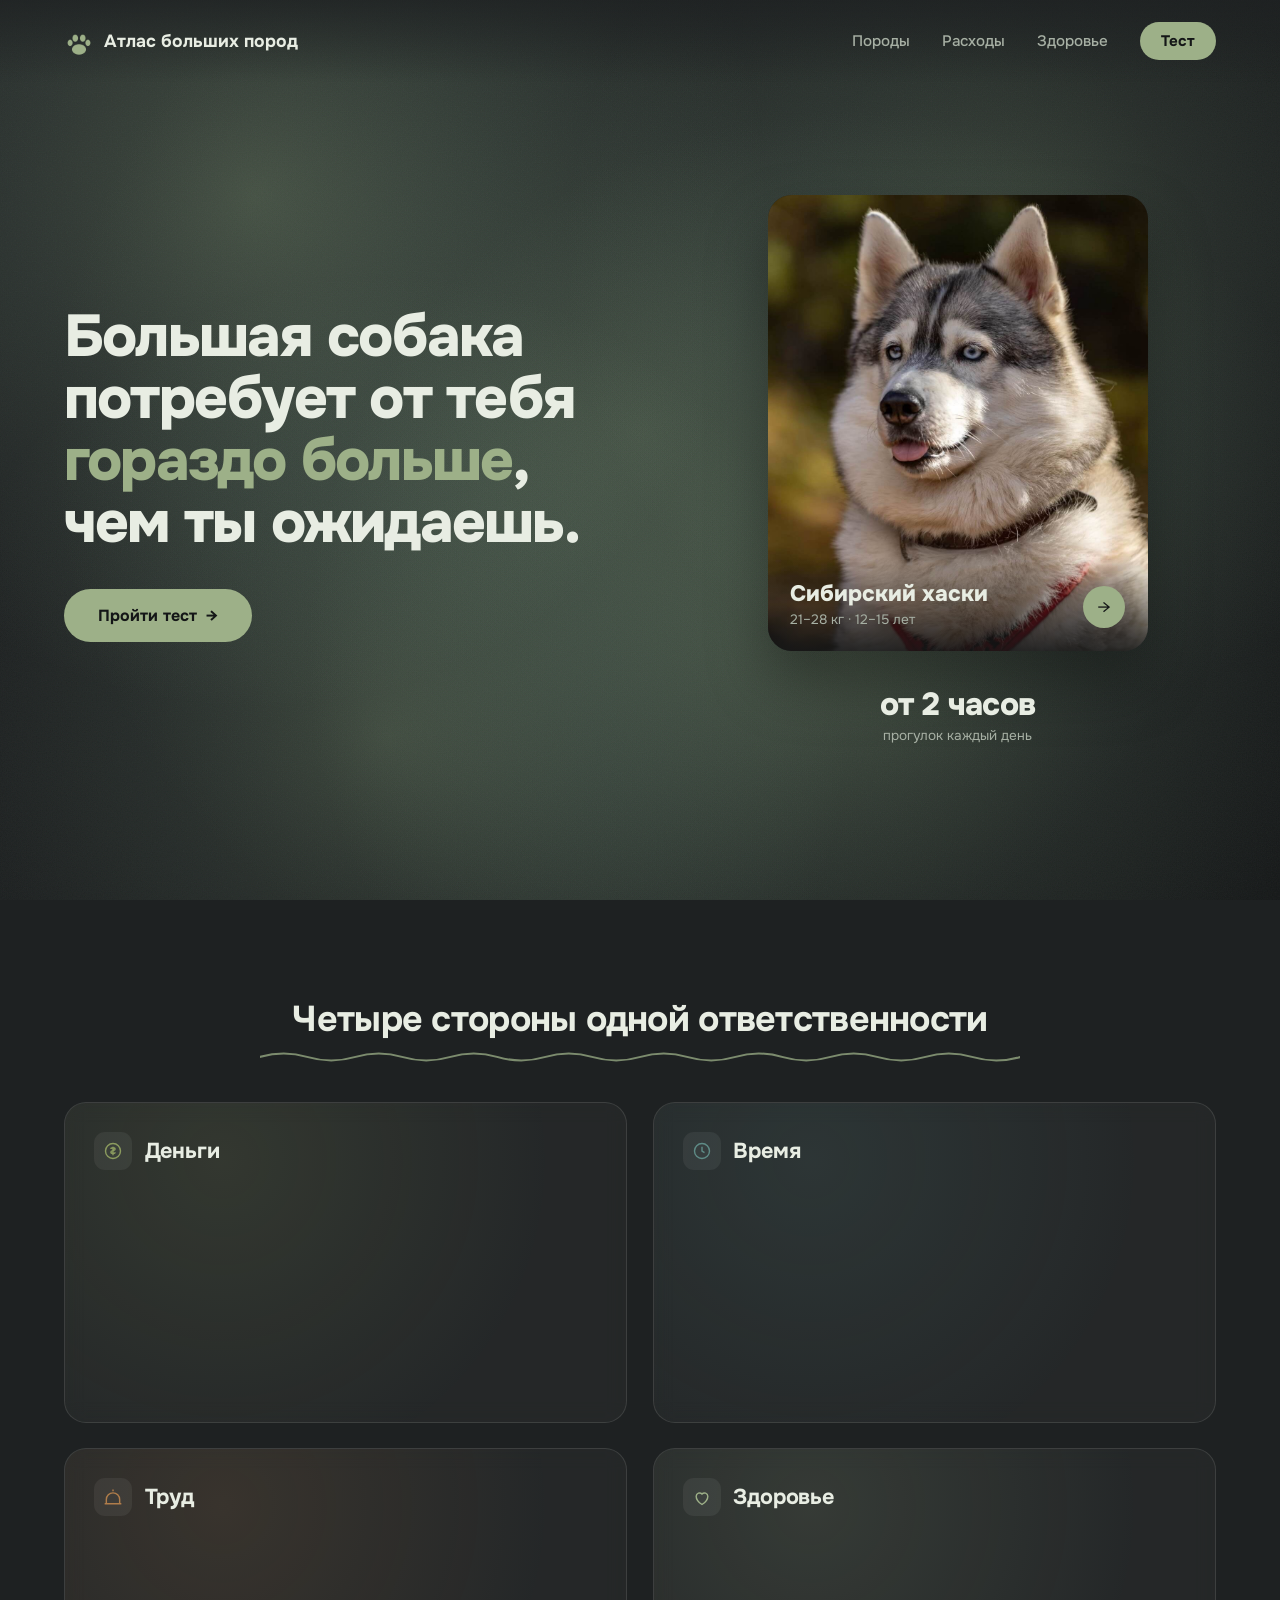
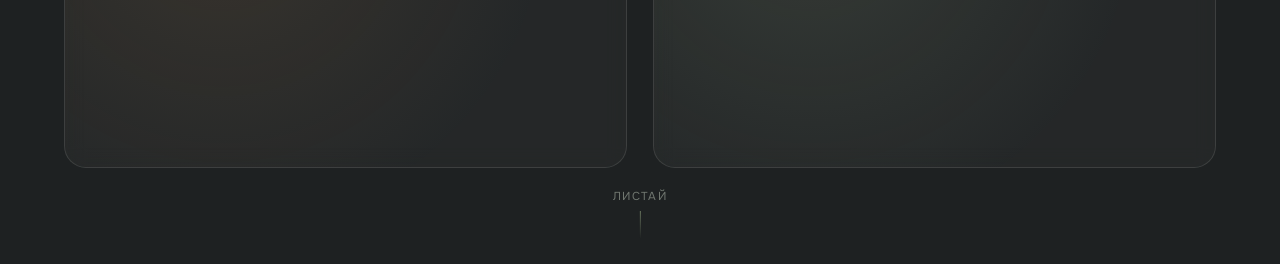
==== commit a6ca64c5: "пофиксила карточку на главной" ====
--- a/index.html
+++ b/index.html
@@ -47,10 +47,10 @@
 .btn .arr{transition:transform .25s}.btn:hover .arr{transform:translateX(4px)}
 
 .hero-right{display:flex;flex-direction:column;align-items:center;gap:1.8rem}
-.breed-rotator{position:relative;width:min(100%,380px);aspect-ratio:5/6.55}
+.breed-rotator{position:relative;width:min(100%,380px);aspect-ratio:5/6}
 .breed-card{position:absolute;inset:0;display:block;text-decoration:none;color:inherit;border-radius:24px;overflow:hidden;background:#232829;box-shadow:0 30px 60px rgba(0,0,0,.35);opacity:0;transform:scale(.99);pointer-events:none;transition:opacity .8s ease,transform .8s ease}
 .breed-card.active{opacity:1;transform:scale(1);pointer-events:auto}
-.breed-card img{width:100%;display:block;aspect-ratio:5/6;object-fit:cover;transition:transform .5s}
+.breed-card img{position:absolute;inset:0;width:100%;height:100%;display:block;object-fit:cover;transition:transform .5s}
 .breed-card:hover img{transform:scale(1.04)}
 .breed-card .cap{position:absolute;left:0;right:0;bottom:0;padding:1.4rem;background:linear-gradient(transparent,rgba(20,22,23,.88));display:flex;justify-content:space-between;align-items:flex-end}
 .breed-card .cap .nm{font-size:1.4rem;font-weight:800}
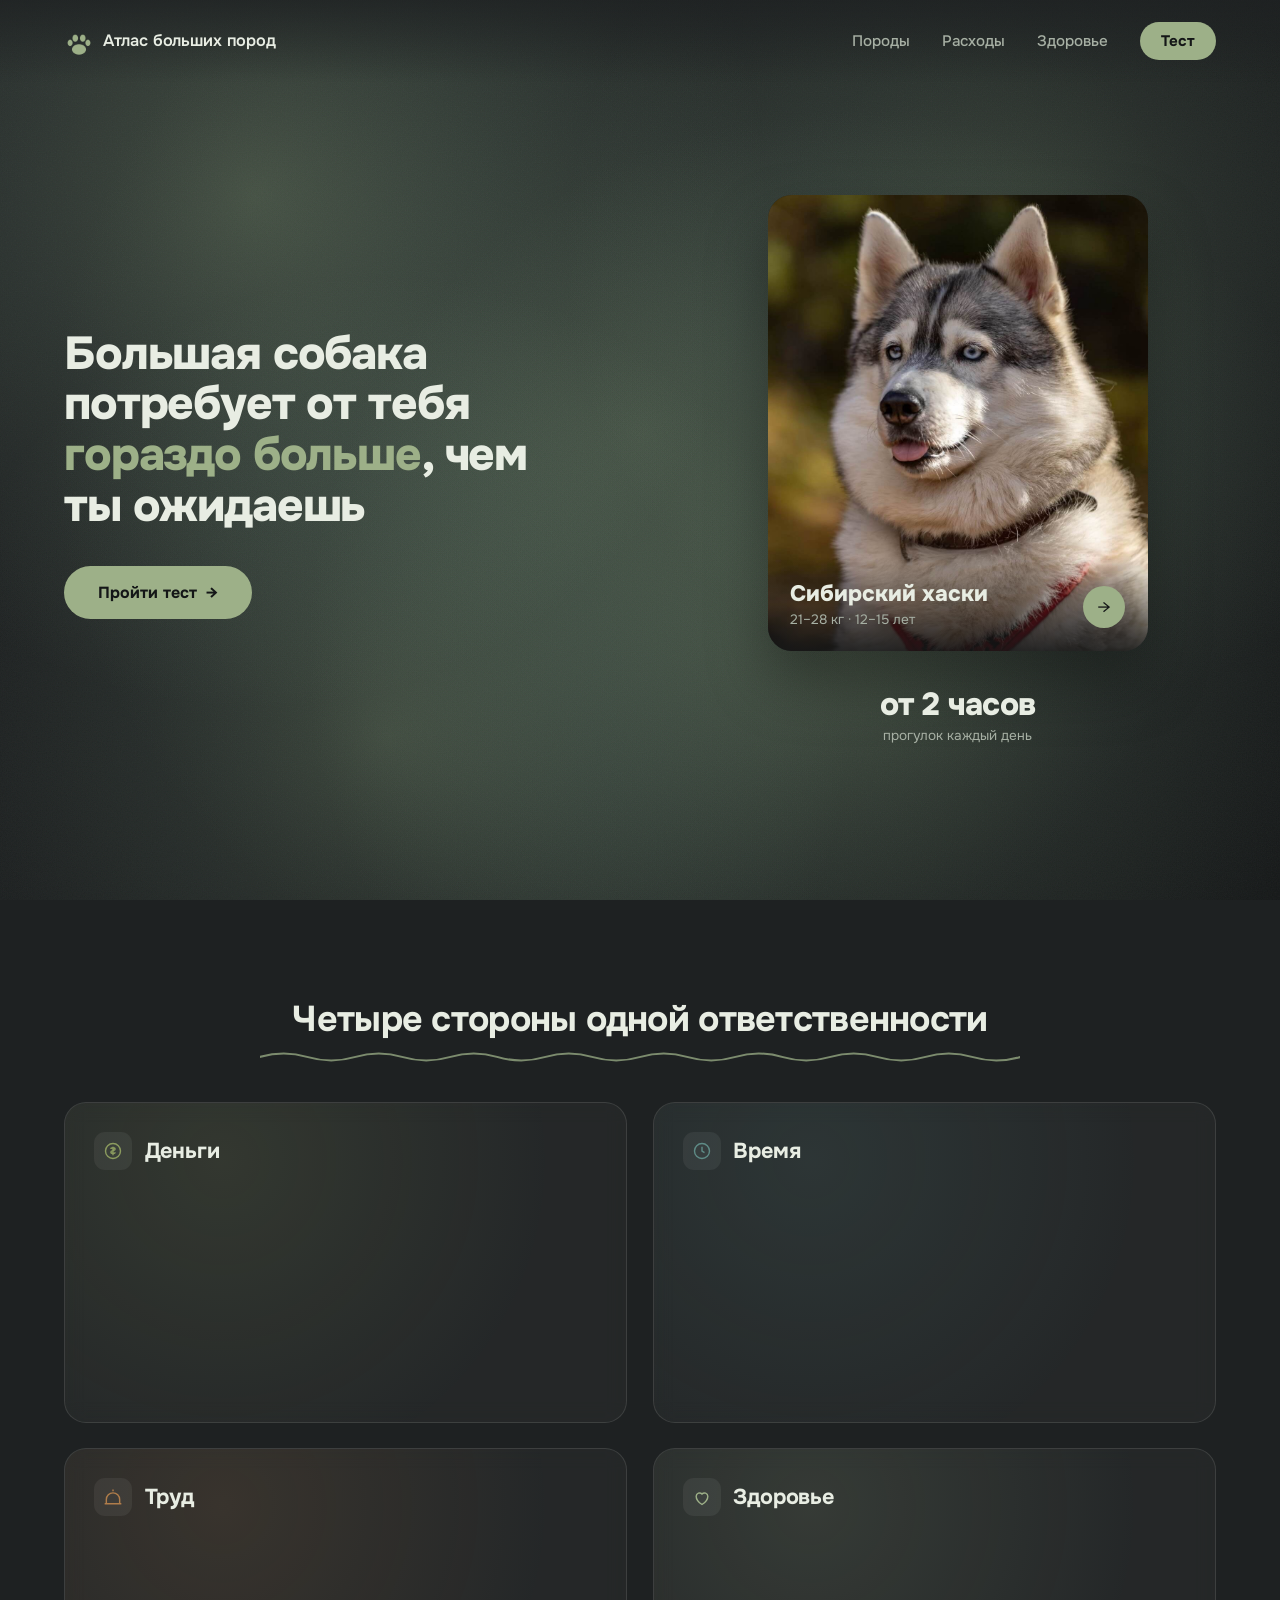
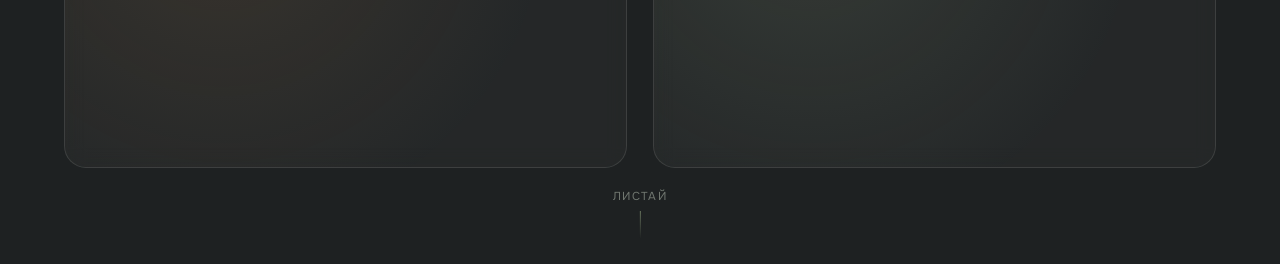
==== commit ad011cb1: "редактирование главной страницы" ====
--- a/index.html
+++ b/index.html
@@ -26,8 +26,8 @@
 
 /* ШАПКА */
 .top{position:fixed;top:0;left:0;right:0;z-index:20;display:flex;justify-content:space-between;align-items:center;padding:1.4rem clamp(1.5rem,5vw,4rem);background:linear-gradient(rgba(30,33,34,.75),transparent)}
-.brand{display:flex;align-items:center;gap:.6rem;font-weight:700;font-size:1.1rem}
-.brand img{width:30px;height:30px;display:block}
+.brand{display:flex;align-items:center;gap:.55rem;font-weight:600;font-size:1.02rem;letter-spacing:-.01em;line-height:1}
+.brand img{width:30px;height:30px;display:block;flex-shrink:0}
 .nav{display:flex;gap:2rem;align-items:center}
 .nav a{color:var(--text-soft);text-decoration:none;font-size:.95rem;font-weight:500;transition:color .25s}
 .nav a:hover{color:var(--text)}
@@ -37,7 +37,7 @@
 /* ЭКРАН 1 */
 .hero{min-height:100vh;display:grid;grid-template-columns:1.05fr .95fr;align-items:center;gap:clamp(2rem,5vw,5rem);padding:7rem clamp(1.5rem,5vw,4.5rem) 4rem;max-width:1340px;margin:0 auto}
 @media(max-width:820px){.hero{grid-template-columns:1fr;text-align:center;padding-top:6rem;gap:3rem}}
-.hero-text h1{font-size:clamp(2.3rem,4.6vw,4.3rem);font-weight:800;line-height:1.05;letter-spacing:-.03em;margin-bottom:2.2rem;max-width:16ch}
+.hero-text h1{font-size:clamp(2rem,3.6vw,3.4rem);font-weight:800;line-height:1.1;letter-spacing:-.025em;margin-bottom:2.2rem;max-width:17ch}
 @media(max-width:820px){.hero-text h1{margin-inline:auto}}
 .hero-text h1 .accent{color:var(--sage)}
 .actions{display:flex;gap:1rem;align-items:center;flex-wrap:wrap}
@@ -120,7 +120,7 @@
 <!-- ЭКРАН 1 -->
 <section class="hero">
   <div class="hero-text">
-    <h1>Большая собака потребует от тебя <span class="accent">гораздо больше</span>, чем ты ожидаешь.</h1>
+    <h1>Большая собака потребует от тебя <span class="accent">гораздо больше</span>, чем ты ожидаешь</h1>
     <div class="actions">
       <a class="btn" href="#">Пройти тест <span class="arr">→</span></a>
     </div>
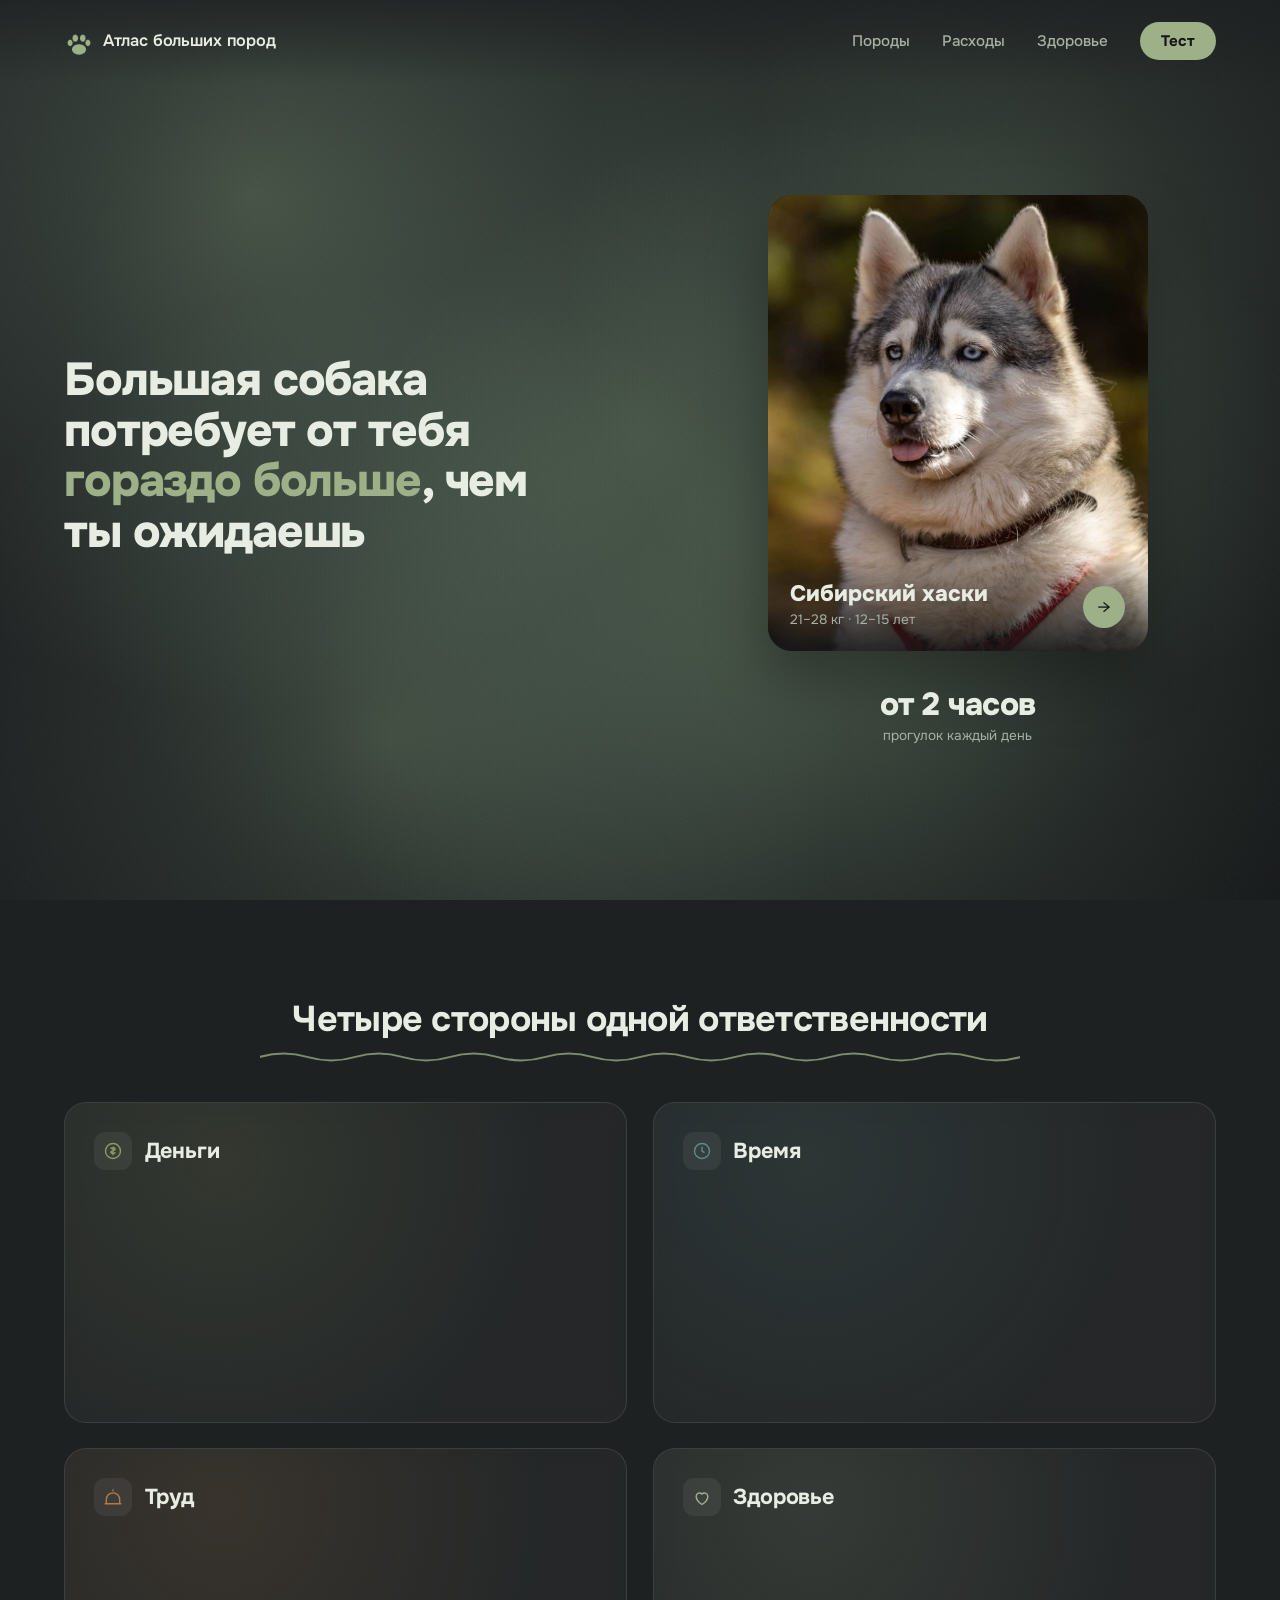
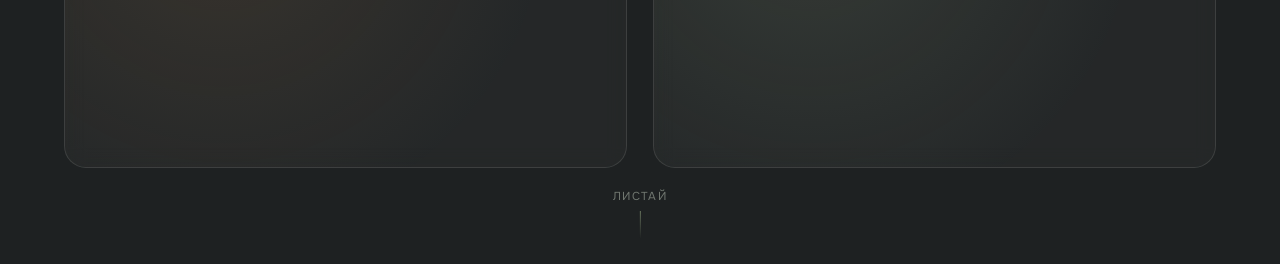
==== commit 4509439e: "подчищена мобильная версия" ====
--- a/index.html
+++ b/index.html
@@ -36,9 +36,15 @@
 
 /* ЭКРАН 1 */
 .hero{min-height:100vh;display:grid;grid-template-columns:1.05fr .95fr;align-items:center;gap:clamp(2rem,5vw,5rem);padding:7rem clamp(1.5rem,5vw,4.5rem) 4rem;max-width:1340px;margin:0 auto}
-@media(max-width:820px){.hero{grid-template-columns:1fr;text-align:center;padding-top:6rem;gap:3rem}}
+@media(max-width:820px){
+  .hero{grid-template-columns:1fr;text-align:center;padding:6.5rem 1.3rem 3rem;gap:2.5rem;min-height:auto}
+  .hero-text{order:1}
+  .hero-right{order:2;width:100%}
+  .breed-rotator{width:min(100%,340px);margin:0 auto}
+  .facts{width:100%}
+}
 .hero-text h1{font-size:clamp(2rem,3.6vw,3.4rem);font-weight:800;line-height:1.1;letter-spacing:-.025em;margin-bottom:2.2rem;max-width:17ch}
-@media(max-width:820px){.hero-text h1{margin-inline:auto}}
+@media(max-width:820px){.hero-text h1{margin-inline:auto;font-size:clamp(1.9rem,7vw,2.7rem)}}
 .hero-text h1 .accent{color:var(--sage)}
 .actions{display:flex;gap:1rem;align-items:center;flex-wrap:wrap}
 @media(max-width:820px){.actions{justify-content:center}}
@@ -79,7 +85,13 @@
 .s2-wave{width:100%;height:14px;color:var(--sage);opacity:.75}
 .s2-wave svg{width:100%;height:100%;display:block}
 .grid{display:grid;grid-template-columns:1fr 1fr;grid-template-rows:1fr 1fr;gap:1.6rem;width:100%;aspect-ratio:1.5/1;max-height:74vh}
-@media(max-width:700px){.grid{grid-template-columns:1fr;grid-template-rows:repeat(4,auto);aspect-ratio:auto;max-height:none;gap:1rem}}
+@media(max-width:700px){
+  .screen2{padding:4rem 1.3rem;min-height:auto}
+  .grid{grid-template-columns:1fr;grid-template-rows:none;aspect-ratio:auto;max-height:none;gap:1rem}
+  .block{min-height:auto}
+  .block .list{max-height:none;opacity:1;transform:none;margin-top:1rem}
+  .block .more{position:static;opacity:1;transform:none;margin-top:1rem;justify-content:flex-start}
+}
 
 .block{position:relative;border-radius:22px;padding:1.8rem;cursor:pointer;overflow:hidden;border:1px solid var(--line);background:rgba(255,255,255,.03);backdrop-filter:blur(10px);-webkit-backdrop-filter:blur(10px);display:flex;flex-direction:column;
   opacity:0;transform:translateY(24px);transition:transform .45s cubic-bezier(.22,.61,.36,1),border-color .4s,background .4s}
@@ -100,6 +112,26 @@
 .block .list li b{color:var(--text);font-weight:600}
 .block .more{position:absolute;bottom:1.4rem;right:1.6rem;z-index:2;display:flex;align-items:center;gap:.4rem;font-size:.85rem;font-weight:600;color:var(--bc);opacity:0;transform:translateX(-6px);transition:opacity .4s,transform .4s}
 .block:hover .more{opacity:1;transform:translateX(0)}
+
+/* бургер (только мобила) */
+.burger{display:none;flex-direction:column;gap:5px;background:none;border:none;cursor:pointer;padding:6px;z-index:30}
+.burger span{width:26px;height:2.5px;background:var(--text);border-radius:2px;transition:.3s}
+@media(max-width:820px){
+  .nav{display:none}
+  .burger{display:flex}
+}
+/* полноэкранное меню */
+.mobile-menu{position:fixed;inset:0;z-index:40;background:rgba(20,22,23,.86);backdrop-filter:blur(20px);-webkit-backdrop-filter:blur(20px);display:flex;flex-direction:column;align-items:center;justify-content:center;gap:0;opacity:0;pointer-events:none;transition:opacity .4s ease}
+.mobile-menu.open{opacity:1;pointer-events:auto}
+.mm-close{position:absolute;top:1.5rem;right:1.8rem;background:none;border:none;color:var(--text);font-size:1.8rem;cursor:pointer;line-height:1}
+.mm-nav{display:flex;flex-direction:column;align-items:center;gap:2rem}
+.mm-nav a{color:var(--text);text-decoration:none;font-size:2rem;font-weight:700;letter-spacing:-.02em;opacity:0;transform:translateY(20px);transition:opacity .5s ease,transform .5s ease}
+.mobile-menu.open .mm-nav a{opacity:1;transform:translateY(0)}
+.mobile-menu.open .mm-nav a:nth-child(1){transition-delay:.1s}
+.mobile-menu.open .mm-nav a:nth-child(2){transition-delay:.18s}
+.mobile-menu.open .mm-nav a:nth-child(3){transition-delay:.26s}
+.mobile-menu.open .mm-nav a:nth-child(4){transition-delay:.34s}
+.mm-nav a:last-child{margin-top:1rem;background:var(--sage);color:#141617;padding:.8rem 2.4rem;border-radius:100px}
 </style>
 </head>
 <body>
@@ -115,15 +147,23 @@
     <a href="#">Здоровье</a>
     <a href="#" class="test-btn">Тест</a>
   </nav>
+  <button class="burger" id="burger" aria-label="Меню"><span></span><span></span><span></span></button>
 </header>
+
+<div class="mobile-menu" id="mobileMenu">
+  <button class="mm-close" id="mmClose" aria-label="Закрыть">✕</button>
+  <nav class="mm-nav">
+    <a href="breeds.html">Породы</a>
+    <a href="#">Расходы</a>
+    <a href="#">Здоровье</a>
+    <a href="#">Тест</a>
+  </nav>
+</div>
 
 <!-- ЭКРАН 1 -->
 <section class="hero">
   <div class="hero-text">
     <h1>Большая собака потребует от тебя <span class="accent">гораздо больше</span>, чем ты ожидаешь</h1>
-    <div class="actions">
-      <a class="btn" href="#">Пройти тест <span class="arr">→</span></a>
-    </div>
   </div>
   <div class="hero-right">
     <div class="breed-rotator" id="rotator">
@@ -231,11 +271,11 @@
     const driftX=Math.sin(t+s.bx)*18,driftY=Math.cos(t*0.9+s.by)*18;
     let tX=s.bx+driftX,tY=s.by+driftY;
     const dx=mx-s.x,dy=my-s.y,dist=Math.hypot(dx,dy);
-    const infl=Math.max(0,1-dist/(s.r*0.9));
-    tX+=dx*infl*0.12;tY+=dy*infl*0.12;
-    const tG=infl*0.9;
-    s.x+=(tX-s.x)*0.06;s.y+=(tY-s.y)*0.06;s.glow+=(tG-s.glow)*0.05;
-    const a=s.base+s.glow*0.25;
+    const infl=Math.max(0,1-dist/(s.r*1.0));
+    tX+=dx*infl*0.16;tY+=dy*infl*0.16;
+    const tG=infl*1.1;
+    s.x+=(tX-s.x)*0.06;s.y+=(tY-s.y)*0.06;s.glow+=(tG-s.glow)*0.06;
+    const a=s.base+s.glow*0.32;
     const g=ctx.createRadialGradient(s.x,s.y,0,s.x,s.y,s.r);
     g.addColorStop(0,'rgba(124,150,108,'+a+')');g.addColorStop(0.5,'rgba(92,118,92,'+(a*0.55)+')');g.addColorStop(1,'rgba(92,118,92,0)');
     ctx.fillStyle=g;ctx.beginPath();ctx.arc(s.x,s.y,s.r,0,Math.PI*2);ctx.fill();
@@ -274,6 +314,14 @@
   });
 },{threshold:0.2});
 blocks.forEach(function(b){io.observe(b);});
+
+// мобильное меню
+var burger=document.getElementById('burger'),mm=document.getElementById('mobileMenu'),mmClose=document.getElementById('mmClose');
+function openMenu(){mm.classList.add('open');document.body.style.overflow='hidden';}
+function closeMenu(){mm.classList.remove('open');document.body.style.overflow='';}
+if(burger){burger.addEventListener('click',openMenu);}
+if(mmClose){mmClose.addEventListener('click',closeMenu);}
+mm.querySelectorAll('a').forEach(function(a){a.addEventListener('click',closeMenu);});
 </script>
 </body>
 </html>
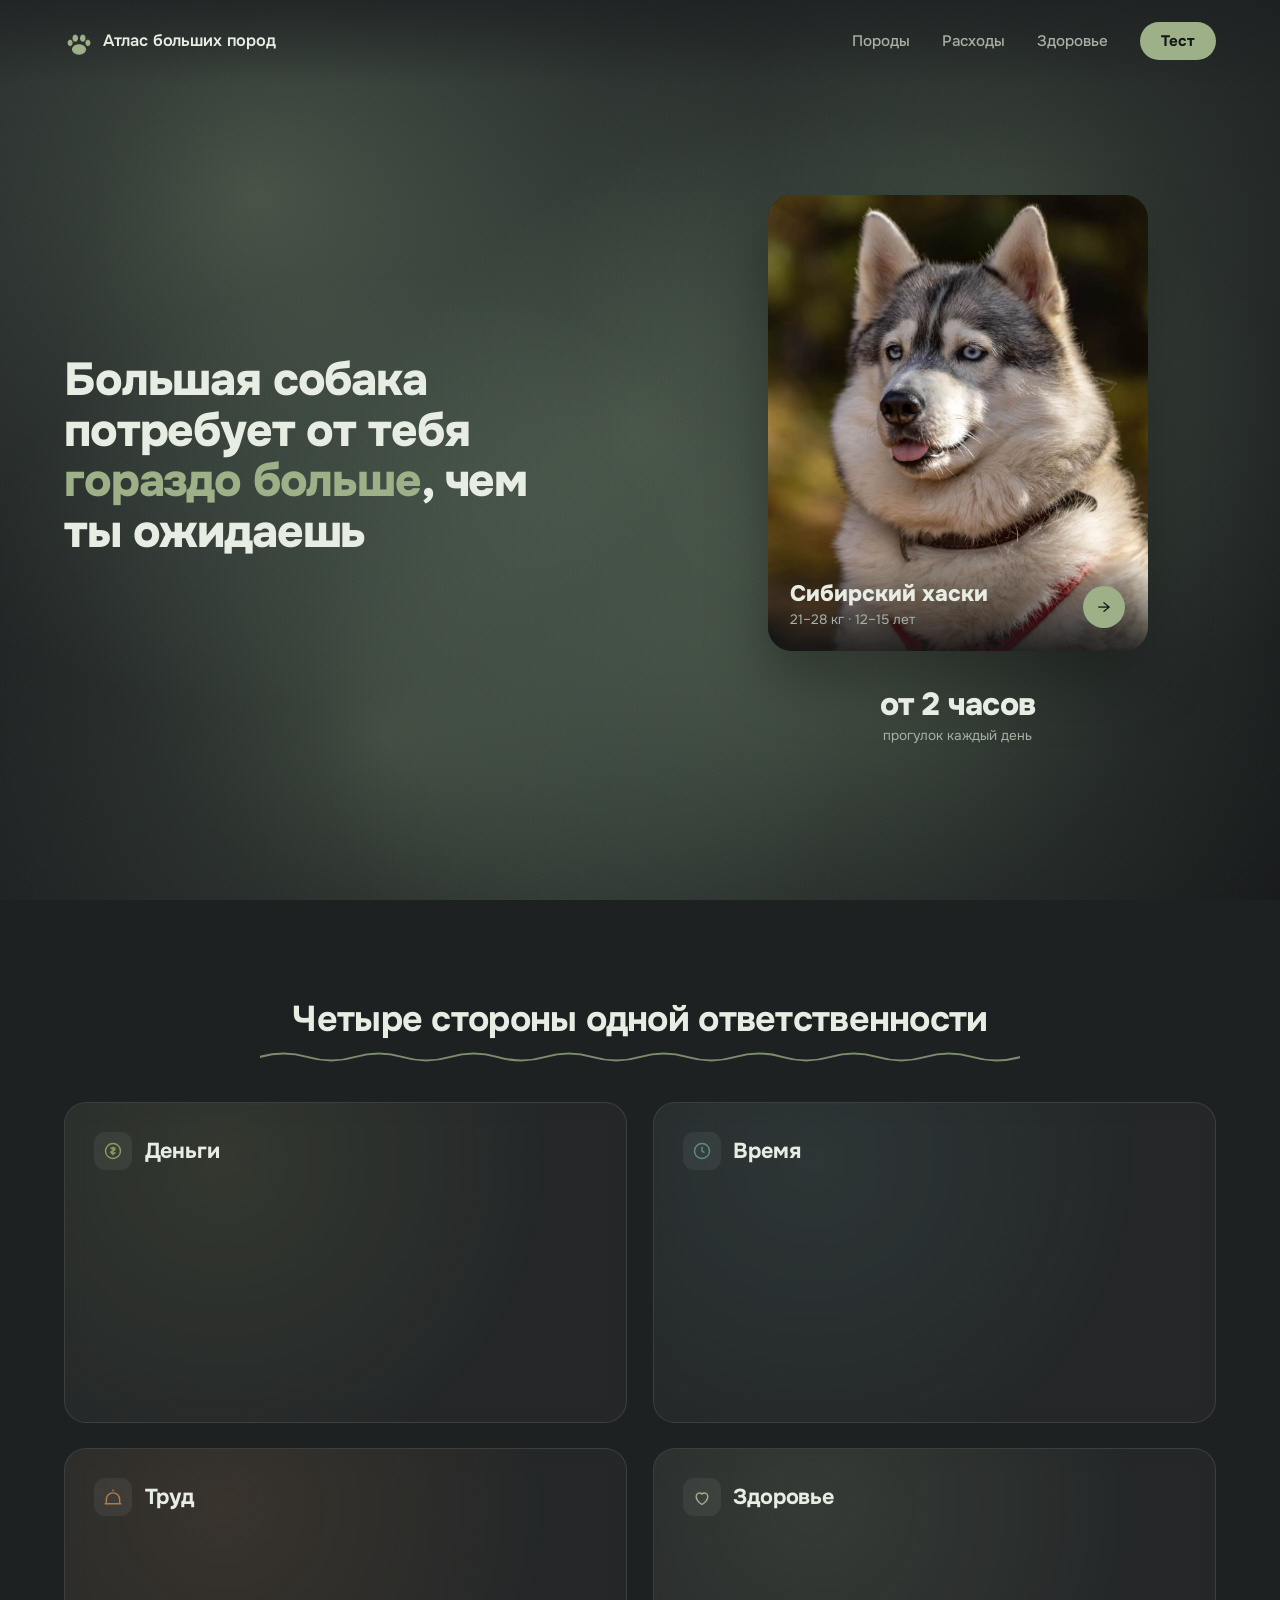
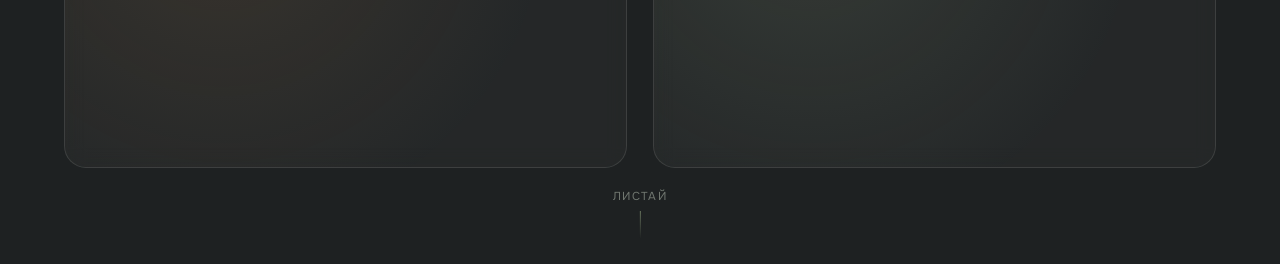
==== commit 1ff0fa64: "улучшена мобильная версия" ====
--- a/index.html
+++ b/index.html
@@ -37,11 +37,11 @@
 /* ЭКРАН 1 */
 .hero{min-height:100vh;display:grid;grid-template-columns:1.05fr .95fr;align-items:center;gap:clamp(2rem,5vw,5rem);padding:7rem clamp(1.5rem,5vw,4.5rem) 4rem;max-width:1340px;margin:0 auto}
 @media(max-width:820px){
-  .hero{grid-template-columns:1fr;text-align:center;padding:6.5rem 1.3rem 3rem;gap:2.5rem;min-height:auto}
-  .hero-text{order:1}
-  .hero-right{order:2;width:100%}
-  .breed-rotator{width:min(100%,340px);margin:0 auto}
-  .facts{width:100%}
+  .hero{display:flex;flex-direction:column;align-items:center;text-align:center;padding:7.5rem 1.3rem 3rem;gap:2.2rem;min-height:auto}
+  .hero-text{width:100%}
+  .hero-right{width:100%;align-items:center}
+  .breed-rotator{width:min(88%,330px);margin:0 auto}
+  .facts{width:100%;position:relative}
 }
 .hero-text h1{font-size:clamp(2rem,3.6vw,3.4rem);font-weight:800;line-height:1.1;letter-spacing:-.025em;margin-bottom:2.2rem;max-width:17ch}
 @media(max-width:820px){.hero-text h1{margin-inline:auto;font-size:clamp(1.9rem,7vw,2.7rem)}}
@@ -132,6 +132,17 @@
 .mobile-menu.open .mm-nav a:nth-child(3){transition-delay:.26s}
 .mobile-menu.open .mm-nav a:nth-child(4){transition-delay:.34s}
 .mm-nav a:last-child{margin-top:1rem;background:var(--sage);color:#141617;padding:.8rem 2.4rem;border-radius:100px}
+
+/* мобила: статичный фон вместо canvas (без мерцания) */
+@media(max-width:820px){
+  #bg{display:none}
+  body{background:
+    radial-gradient(ellipse 60% 40% at 20% 15%, rgba(58,68,64,.55) 0%, transparent 60%),
+    radial-gradient(ellipse 50% 40% at 85% 30%, rgba(70,84,74,.35) 0%, transparent 60%),
+    radial-gradient(ellipse 55% 45% at 65% 75%, rgba(52,64,58,.45) 0%, transparent 62%),
+    linear-gradient(165deg, #1E2122 0%, #141617 100%);
+    background-attachment:fixed}
+}
 </style>
 </head>
 <body>
@@ -261,6 +272,7 @@
 addEventListener('touchmove',e=>{const t=e.touches[0];mx=t.clientX;my=t.clientY},{passive:true});
 let t=0,last=0;
 function draw(now){
+  if(innerWidth<=820){return;}
   requestAnimationFrame(draw);
   if(now-last<33){return;}last=now;
   t+=0.016;ctx.clearRect(0,0,innerWidth,innerHeight);
@@ -282,7 +294,7 @@
   }
   ctx.globalCompositeOperation='source-over';
 }
-requestAnimationFrame(draw);
+if(innerWidth>820){requestAnimationFrame(draw);}
 
 // ===== факты =====
 var facts=document.querySelectorAll('#facts .fact');
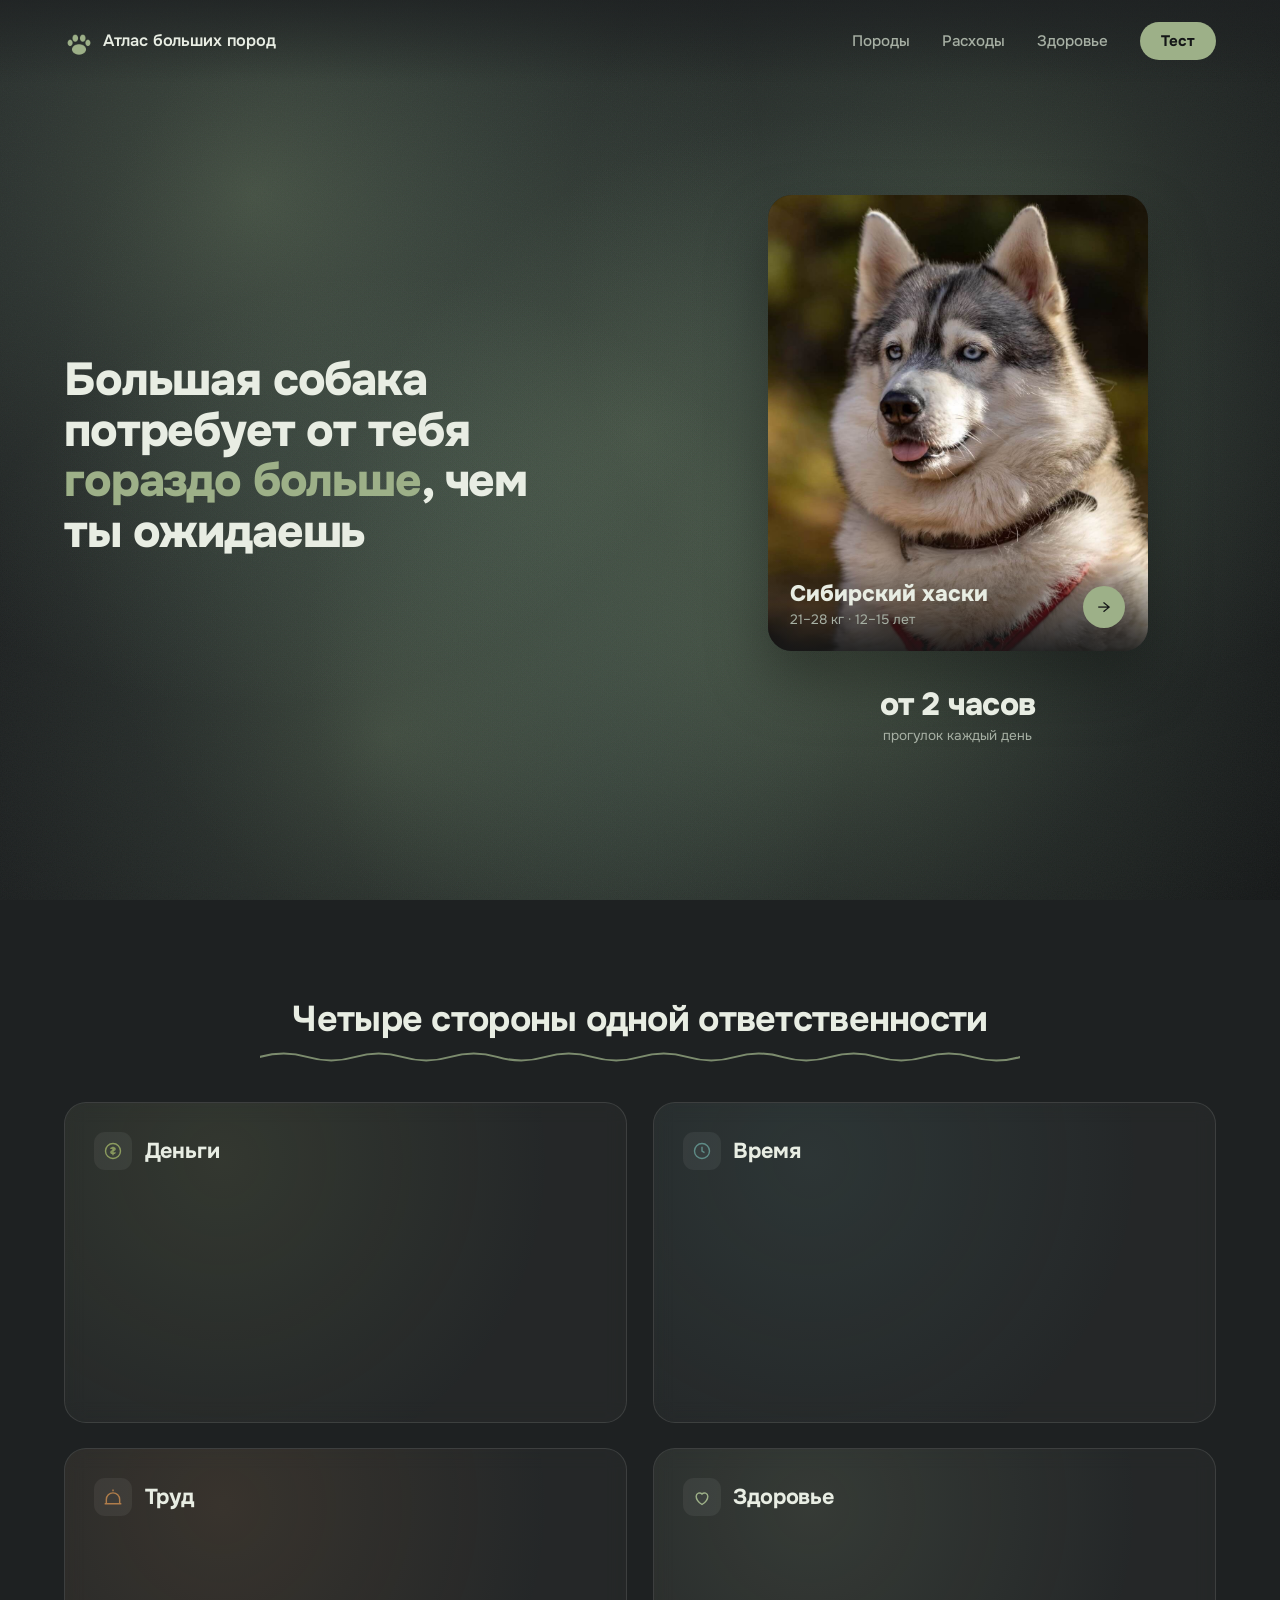
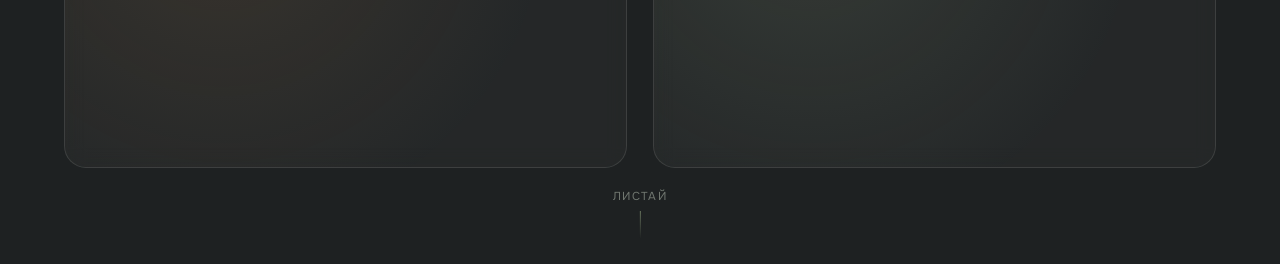
==== commit 7dcc07a1: "улучщен экран на мобильной версии" ====
--- a/index.html
+++ b/index.html
@@ -37,11 +37,12 @@
 /* ЭКРАН 1 */
 .hero{min-height:100vh;display:grid;grid-template-columns:1.05fr .95fr;align-items:center;gap:clamp(2rem,5vw,5rem);padding:7rem clamp(1.5rem,5vw,4.5rem) 4rem;max-width:1340px;margin:0 auto}
 @media(max-width:820px){
-  .hero{display:flex;flex-direction:column;align-items:center;text-align:center;padding:7.5rem 1.3rem 3rem;gap:2.2rem;min-height:auto}
-  .hero-text{width:100%}
-  .hero-right{width:100%;align-items:center}
-  .breed-rotator{width:min(88%,330px);margin:0 auto}
-  .facts{width:100%;position:relative}
+  .hero{display:flex;flex-direction:column;align-items:center;text-align:center;padding:7rem 1.3rem 2.5rem;gap:0;min-height:auto}
+  .hero-text{width:100%;margin-bottom:2rem}
+  .hero-right{width:100%;display:flex;flex-direction:column;align-items:center;gap:0}
+  .breed-rotator{width:min(88%,320px);margin:0 auto 1.6rem}
+  .facts{width:100%;position:relative;height:64px;margin-bottom:.5rem}
+  .scroll-hint{display:none}
 }
 .hero-text h1{font-size:clamp(2rem,3.6vw,3.4rem);font-weight:800;line-height:1.1;letter-spacing:-.025em;margin-bottom:2.2rem;max-width:17ch}
 @media(max-width:820px){.hero-text h1{margin-inline:auto;font-size:clamp(1.9rem,7vw,2.7rem)}}
@@ -137,11 +138,13 @@
 @media(max-width:820px){
   #bg{display:none}
   body{background:
-    radial-gradient(ellipse 60% 40% at 20% 15%, rgba(58,68,64,.55) 0%, transparent 60%),
-    radial-gradient(ellipse 50% 40% at 85% 30%, rgba(70,84,74,.35) 0%, transparent 60%),
-    radial-gradient(ellipse 55% 45% at 65% 75%, rgba(52,64,58,.45) 0%, transparent 62%),
+    radial-gradient(ellipse 70% 30% at 18% 12%, rgba(124,150,108,.34) 0%, transparent 55%),
+    radial-gradient(ellipse 60% 28% at 85% 28%, rgba(110,140,100,.26) 0%, transparent 55%),
+    radial-gradient(ellipse 75% 35% at 30% 55%, rgba(92,118,92,.30) 0%, transparent 58%),
+    radial-gradient(ellipse 65% 30% at 75% 80%, rgba(124,150,108,.28) 0%, transparent 55%),
+    radial-gradient(ellipse 60% 30% at 20% 92%, rgba(92,118,92,.24) 0%, transparent 55%),
     linear-gradient(165deg, #1E2122 0%, #141617 100%);
-    background-attachment:fixed}
+    background-attachment:fixed;background-repeat:no-repeat}
 }
 </style>
 </head>
